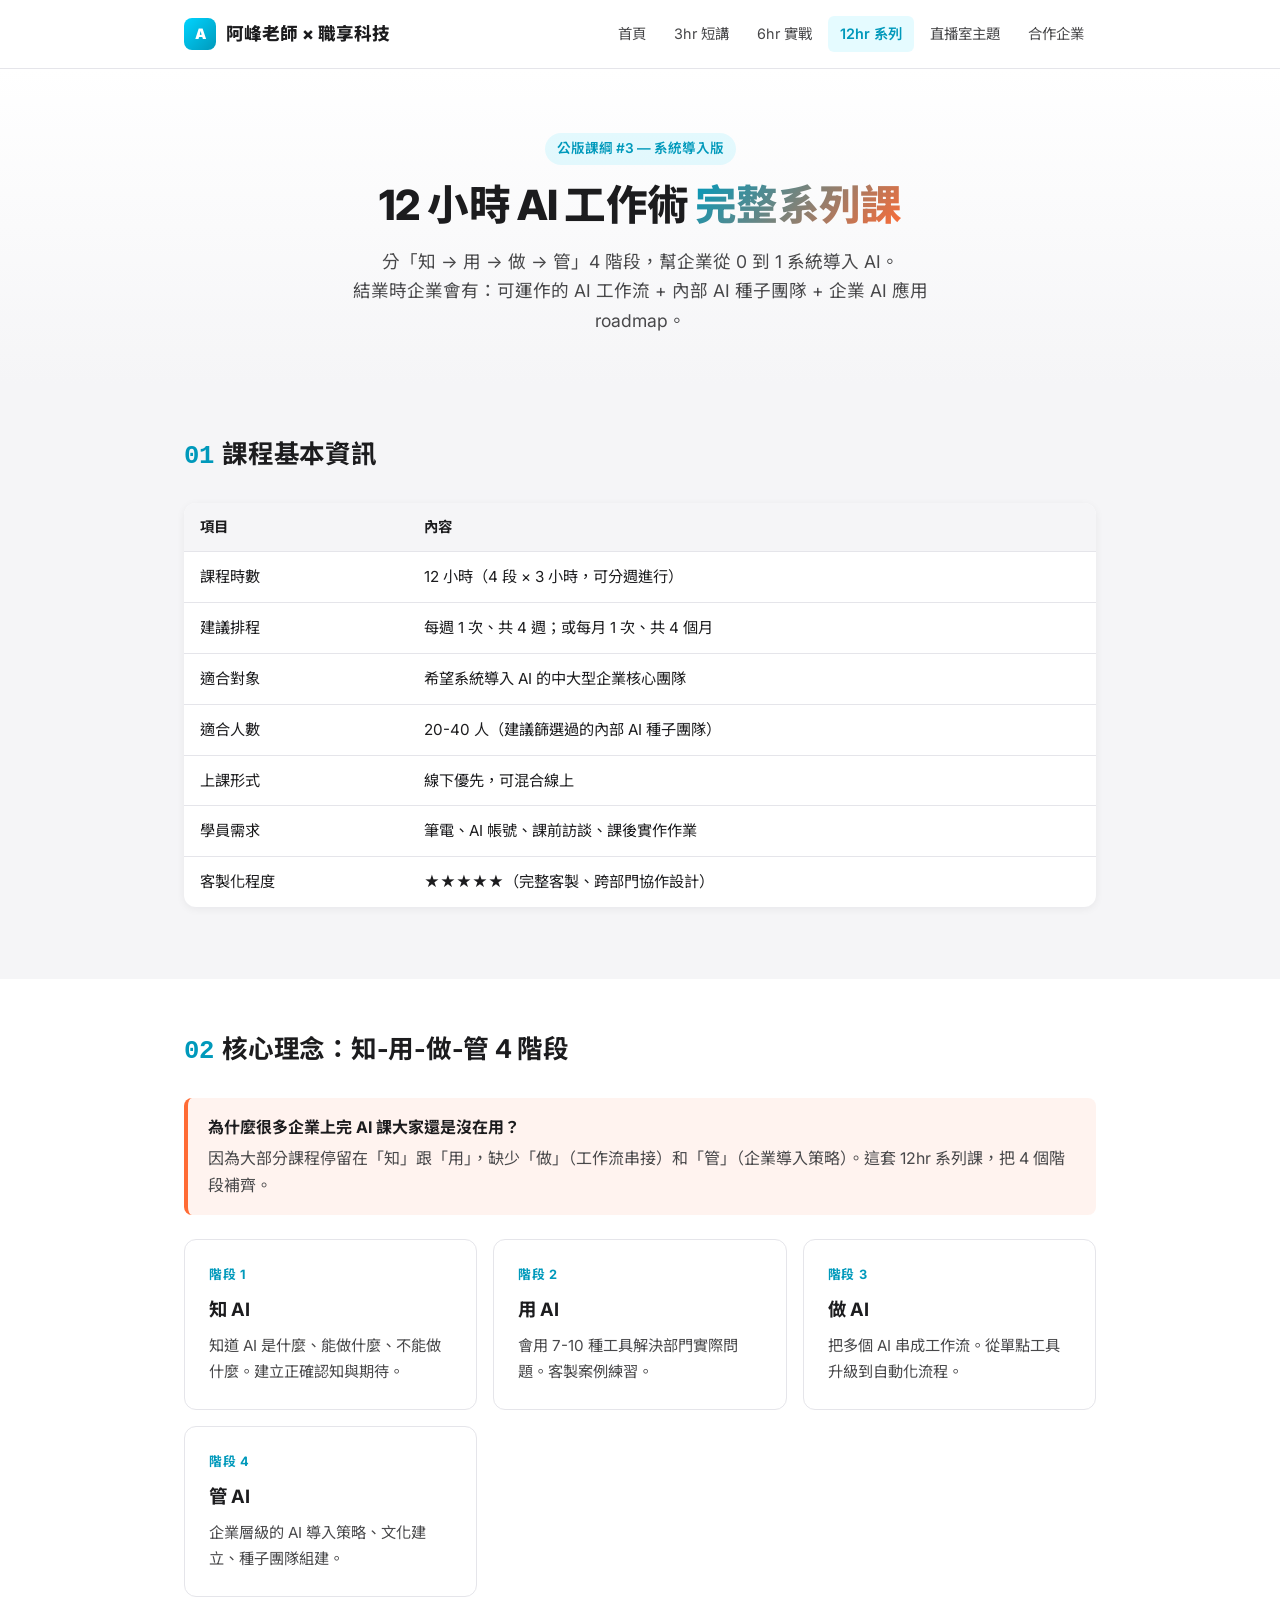
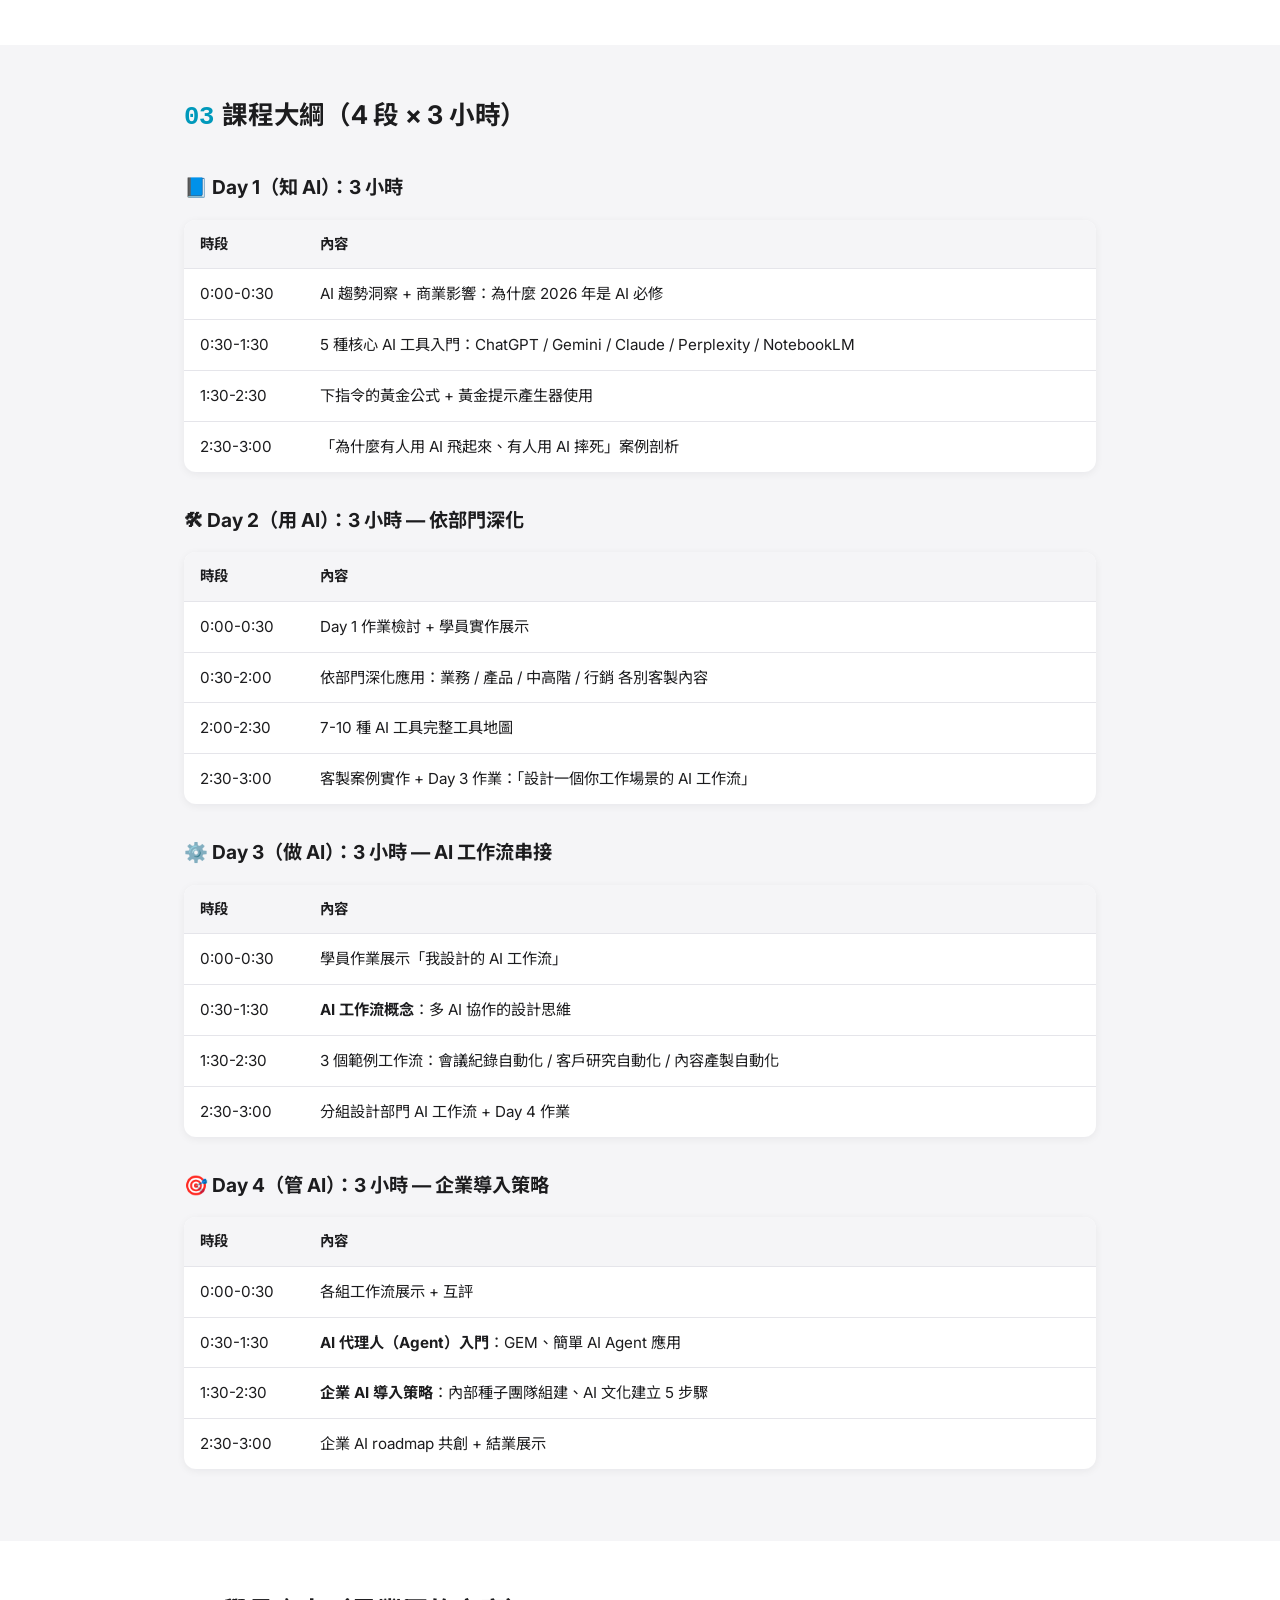
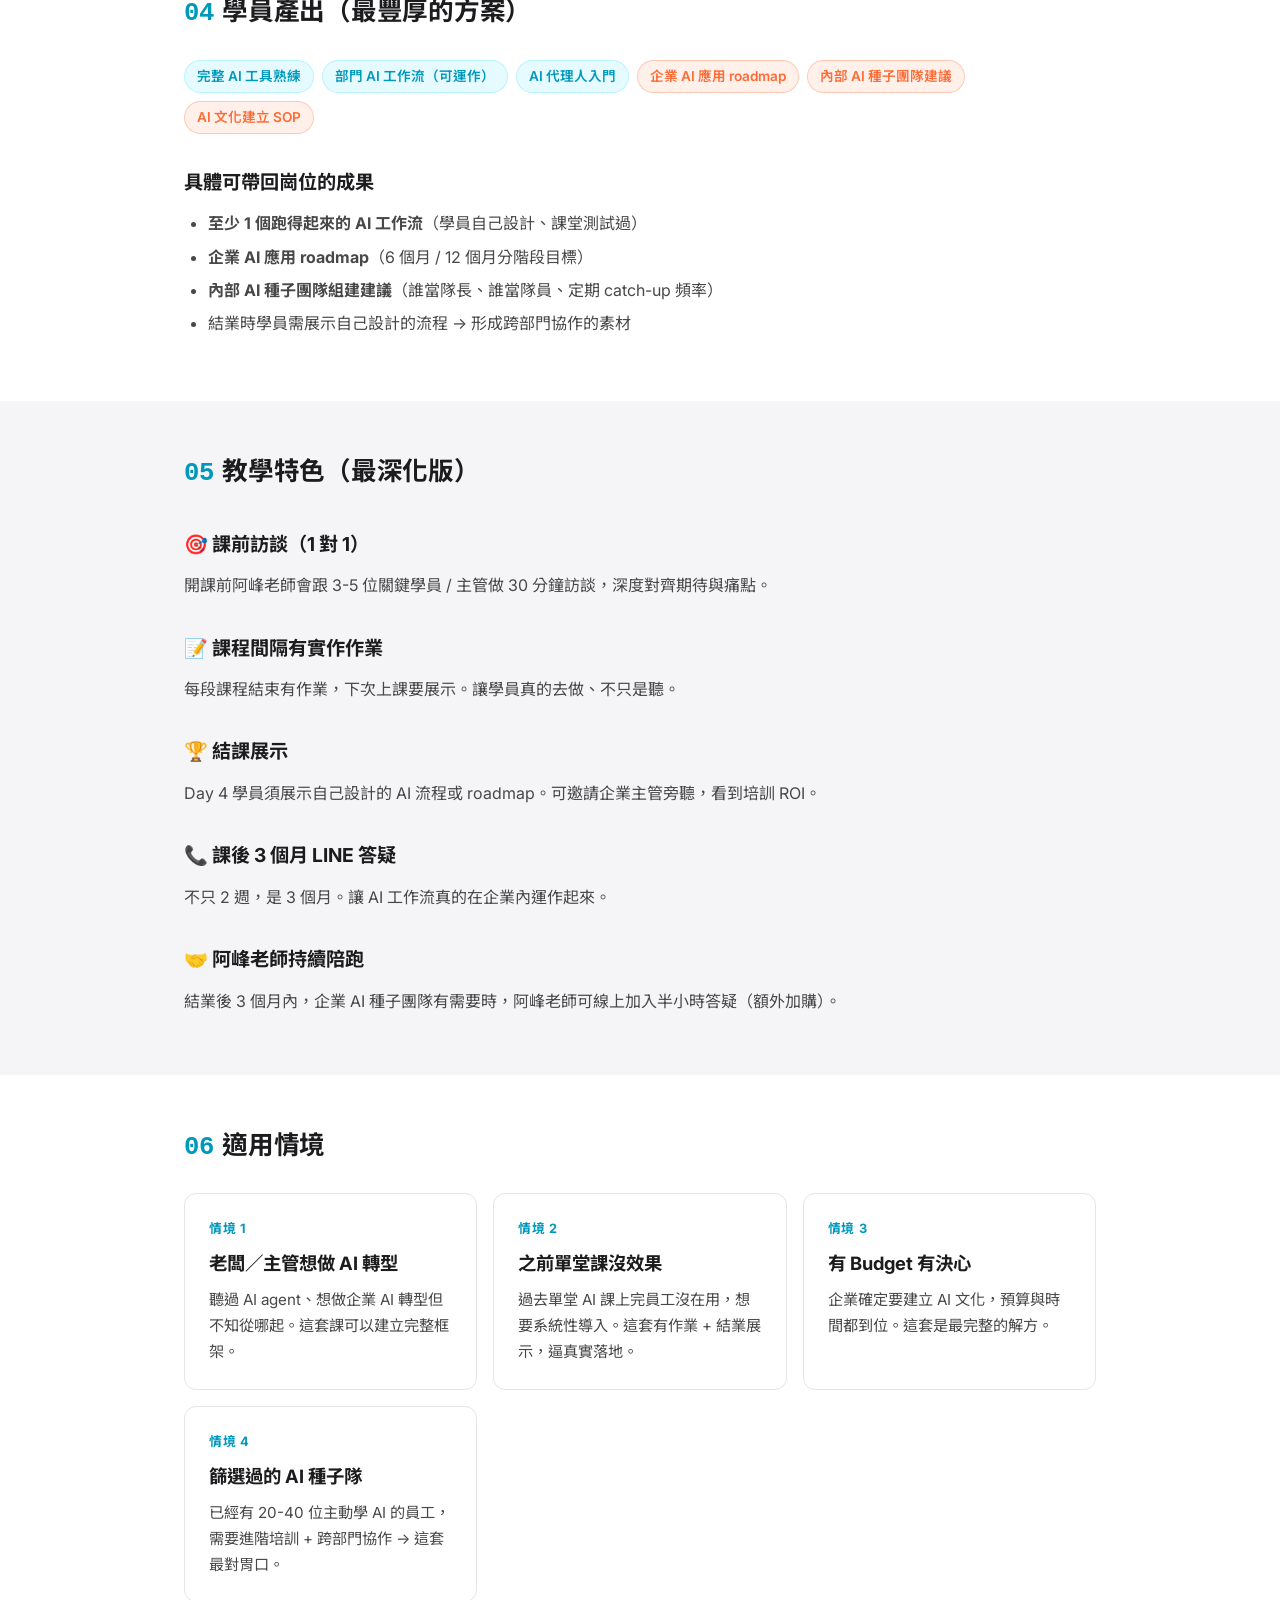
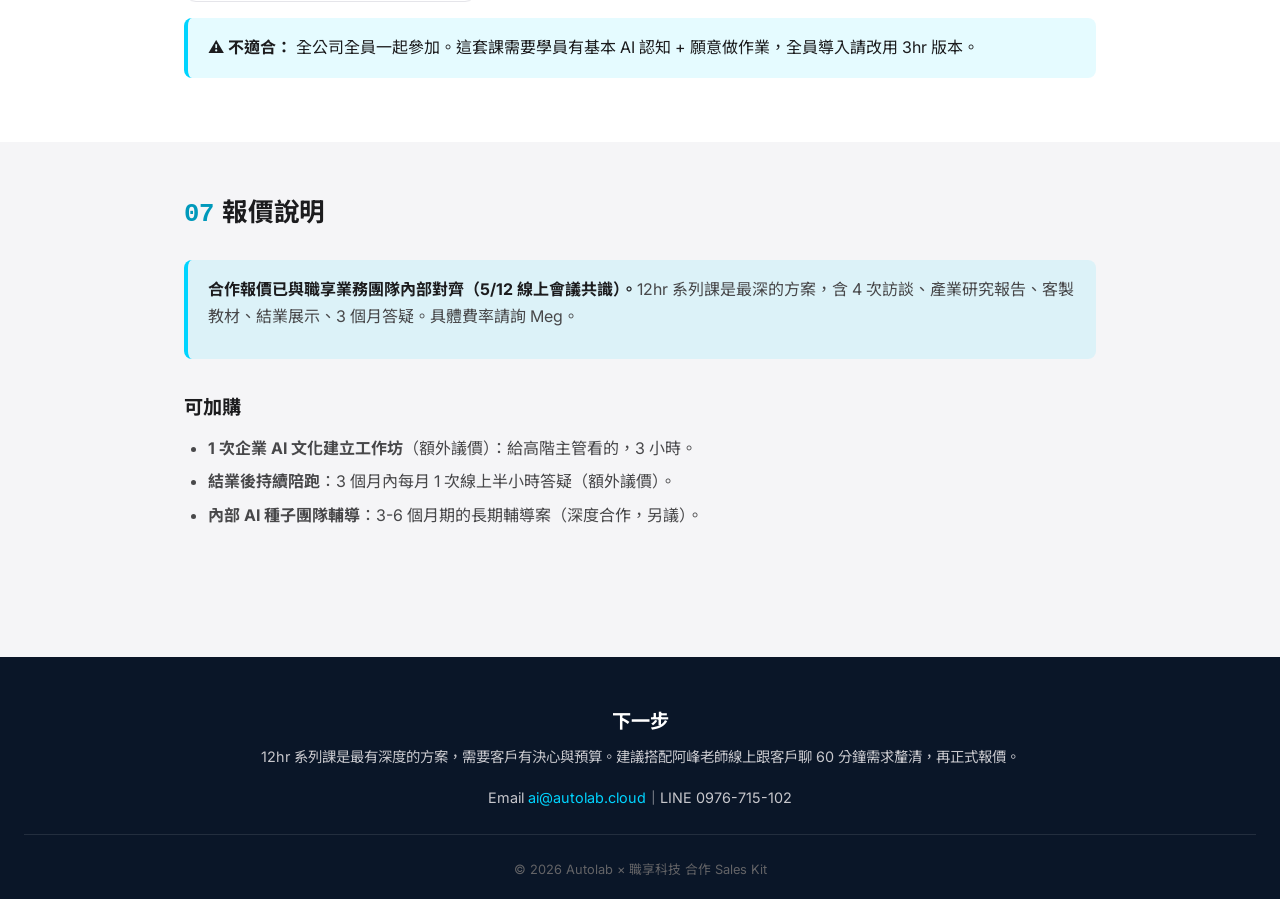
==== 12hr.html @ 5ca7776e "Initial: 阿峰老師 × 職享科技 合作 Sales Kit 包含： - Landing page (index.html) - 公版課綱 3 版本 (3hr / 6hr / 12hr) - 人" ====
<!DOCTYPE html>
<html lang="zh-TW">
<head>
<meta charset="UTF-8">
<meta name="viewport" content="width=device-width, initial-scale=1.0">
<title>12 小時系統導入課（知-用-做-管）｜阿峰老師公版課綱</title>
<meta name="description" content="12 小時 4 段系列課，分知-用-做-管 4 階段。建立企業 AI 文化、做出可運作的 AI 工作流、組建內部 AI 種子團隊。">
<link rel="preconnect" href="https://fonts.googleapis.com">
<link rel="preconnect" href="https://fonts.gstatic.com" crossorigin>
<link href="https://fonts.googleapis.com/css2?family=Inter:wght@400;500;600;700;800&family=Noto+Sans+TC:wght@400;500;700;800&display=swap" rel="stylesheet">
<link rel="stylesheet" href="assets/style.css">
</head>
<body>

<nav class="navbar">
  <div class="navbar-inner">
    <a href="index.html" class="brand">
      <span class="brand-mark">A</span>
      <span>阿峰老師 × 職享科技</span>
    </a>
    <div class="nav-links">
      <a href="index.html">首頁</a>
      <a href="3hr.html">3hr 短講</a>
      <a href="6hr.html">6hr 實戰</a>
      <a href="12hr.html" class="active">12hr 系列</a>
      <a href="topics.html">直播室主題</a>
      <a href="clients.html">合作企業</a>
    </div>
  </div>
</nav>

<header class="hero">
  <div class="container">
    <span class="badge">公版課綱 #3 — 系統導入版</span>
    <h1>12 小時 AI 工作術 <span class="accent">完整系列課</span></h1>
    <p>分「知 → 用 → 做 → 管」4 階段，幫企業從 0 到 1 系統導入 AI。<br>結業時企業會有：可運作的 AI 工作流 + 內部 AI 種子團隊 + 企業 AI 應用 roadmap。</p>
  </div>
</header>

<section class="section">
  <div class="container">
    <h2><span class="num">01</span>課程基本資訊</h2>
    <table class="table">
      <tr><th>項目</th><th>內容</th></tr>
      <tr><td>課程時數</td><td>12 小時（4 段 × 3 小時，可分週進行）</td></tr>
      <tr><td>建議排程</td><td>每週 1 次、共 4 週；或每月 1 次、共 4 個月</td></tr>
      <tr><td>適合對象</td><td>希望系統導入 AI 的中大型企業核心團隊</td></tr>
      <tr><td>適合人數</td><td>20-40 人（建議篩選過的內部 AI 種子團隊）</td></tr>
      <tr><td>上課形式</td><td>線下優先，可混合線上</td></tr>
      <tr><td>學員需求</td><td>筆電、AI 帳號、課前訪談、課後實作作業</td></tr>
      <tr><td>客製化程度</td><td>★★★★★（完整客製、跨部門協作設計）</td></tr>
    </table>
  </div>
</section>

<section class="section" style="background: var(--bg);">
  <div class="container">
    <h2><span class="num">02</span>核心理念：知-用-做-管 4 階段</h2>

    <div class="box box-orange">
      <strong>為什麼很多企業上完 AI 課大家還是沒在用？</strong>
      <p style="margin: 4px 0 0 0;">因為大部分課程停留在「知」跟「用」，缺少「做」（工作流串接）和「管」（企業導入策略）。這套 12hr 系列課，把 4 個階段補齊。</p>
    </div>

    <div class="grid">
      <div class="card">
        <div class="card-eyebrow">階段 1</div>
        <h3>知 AI</h3>
        <p>知道 AI 是什麼、能做什麼、不能做什麼。建立正確認知與期待。</p>
      </div>
      <div class="card">
        <div class="card-eyebrow">階段 2</div>
        <h3>用 AI</h3>
        <p>會用 7-10 種工具解決部門實際問題。客製案例練習。</p>
      </div>
      <div class="card">
        <div class="card-eyebrow">階段 3</div>
        <h3>做 AI</h3>
        <p>把多個 AI 串成工作流。從單點工具升級到自動化流程。</p>
      </div>
      <div class="card">
        <div class="card-eyebrow">階段 4</div>
        <h3>管 AI</h3>
        <p>企業層級的 AI 導入策略、文化建立、種子團隊組建。</p>
      </div>
    </div>
  </div>
</section>

<section class="section">
  <div class="container">
    <h2><span class="num">03</span>課程大綱（4 段 × 3 小時）</h2>

    <h3>📘 Day 1（知 AI）：3 小時</h3>
    <table class="table">
      <tr><th width="120">時段</th><th>內容</th></tr>
      <tr><td>0:00-0:30</td><td>AI 趨勢洞察 + 商業影響：為什麼 2026 年是 AI 必修</td></tr>
      <tr><td>0:30-1:30</td><td>5 種核心 AI 工具入門：ChatGPT / Gemini / Claude / Perplexity / NotebookLM</td></tr>
      <tr><td>1:30-2:30</td><td>下指令的黃金公式 + 黃金提示產生器使用</td></tr>
      <tr><td>2:30-3:00</td><td>「為什麼有人用 AI 飛起來、有人用 AI 摔死」案例剖析</td></tr>
    </table>

    <h3>🛠 Day 2（用 AI）：3 小時 — 依部門深化</h3>
    <table class="table">
      <tr><th width="120">時段</th><th>內容</th></tr>
      <tr><td>0:00-0:30</td><td>Day 1 作業檢討 + 學員實作展示</td></tr>
      <tr><td>0:30-2:00</td><td>依部門深化應用：業務 / 產品 / 中高階 / 行銷 各別客製內容</td></tr>
      <tr><td>2:00-2:30</td><td>7-10 種 AI 工具完整工具地圖</td></tr>
      <tr><td>2:30-3:00</td><td>客製案例實作 + Day 3 作業：「設計一個你工作場景的 AI 工作流」</td></tr>
    </table>

    <h3>⚙️ Day 3（做 AI）：3 小時 — AI 工作流串接</h3>
    <table class="table">
      <tr><th width="120">時段</th><th>內容</th></tr>
      <tr><td>0:00-0:30</td><td>學員作業展示「我設計的 AI 工作流」</td></tr>
      <tr><td>0:30-1:30</td><td><strong>AI 工作流概念</strong>：多 AI 協作的設計思維</td></tr>
      <tr><td>1:30-2:30</td><td>3 個範例工作流：會議紀錄自動化 / 客戶研究自動化 / 內容產製自動化</td></tr>
      <tr><td>2:30-3:00</td><td>分組設計部門 AI 工作流 + Day 4 作業</td></tr>
    </table>

    <h3>🎯 Day 4（管 AI）：3 小時 — 企業導入策略</h3>
    <table class="table">
      <tr><th width="120">時段</th><th>內容</th></tr>
      <tr><td>0:00-0:30</td><td>各組工作流展示 + 互評</td></tr>
      <tr><td>0:30-1:30</td><td><strong>AI 代理人（Agent）入門</strong>：GEM、簡單 AI Agent 應用</td></tr>
      <tr><td>1:30-2:30</td><td><strong>企業 AI 導入策略</strong>：內部種子團隊組建、AI 文化建立 5 步驟</td></tr>
      <tr><td>2:30-3:00</td><td>企業 AI roadmap 共創 + 結業展示</td></tr>
    </table>
  </div>
</section>

<section class="section" style="background: var(--bg);">
  <div class="container">
    <h2><span class="num">04</span>學員產出（最豐厚的方案）</h2>

    <div class="chip-group">
      <span class="chip cyan">完整 AI 工具熟練</span>
      <span class="chip cyan">部門 AI 工作流（可運作）</span>
      <span class="chip cyan">AI 代理人入門</span>
      <span class="chip orange">企業 AI 應用 roadmap</span>
      <span class="chip orange">內部 AI 種子團隊建議</span>
      <span class="chip orange">AI 文化建立 SOP</span>
    </div>

    <h3>具體可帶回崗位的成果</h3>
    <ul>
      <li><strong>至少 1 個跑得起來的 AI 工作流</strong>（學員自己設計、課堂測試過）</li>
      <li><strong>企業 AI 應用 roadmap</strong>（6 個月 / 12 個月分階段目標）</li>
      <li><strong>內部 AI 種子團隊組建建議</strong>（誰當隊長、誰當隊員、定期 catch-up 頻率）</li>
      <li>結業時學員需展示自己設計的流程 → 形成跨部門協作的素材</li>
    </ul>
  </div>
</section>

<section class="section">
  <div class="container">
    <h2><span class="num">05</span>教學特色（最深化版）</h2>

    <h3>🎯 課前訪談（1 對 1）</h3>
    <p>開課前阿峰老師會跟 3-5 位關鍵學員 / 主管做 30 分鐘訪談，深度對齊期待與痛點。</p>

    <h3>📝 課程間隔有實作作業</h3>
    <p>每段課程結束有作業，下次上課要展示。讓學員真的去做、不只是聽。</p>

    <h3>🏆 結課展示</h3>
    <p>Day 4 學員須展示自己設計的 AI 流程或 roadmap。可邀請企業主管旁聽，看到培訓 ROI。</p>

    <h3>📞 課後 3 個月 LINE 答疑</h3>
    <p>不只 2 週，是 3 個月。讓 AI 工作流真的在企業內運作起來。</p>

    <h3>🤝 阿峰老師持續陪跑</h3>
    <p>結業後 3 個月內，企業 AI 種子團隊有需要時，阿峰老師可線上加入半小時答疑（額外加購）。</p>
  </div>
</section>

<section class="section" style="background: var(--bg);">
  <div class="container">
    <h2><span class="num">06</span>適用情境</h2>

    <div class="grid">
      <div class="card">
        <div class="card-eyebrow">情境 1</div>
        <h3>老闆／主管想做 AI 轉型</h3>
        <p>聽過 AI agent、想做企業 AI 轉型但不知從哪起。這套課可以建立完整框架。</p>
      </div>
      <div class="card">
        <div class="card-eyebrow">情境 2</div>
        <h3>之前單堂課沒效果</h3>
        <p>過去單堂 AI 課上完員工沒在用，想要系統性導入。這套有作業 + 結業展示，逼真實落地。</p>
      </div>
      <div class="card">
        <div class="card-eyebrow">情境 3</div>
        <h3>有 Budget 有決心</h3>
        <p>企業確定要建立 AI 文化，預算與時間都到位。這套是最完整的解方。</p>
      </div>
      <div class="card">
        <div class="card-eyebrow">情境 4</div>
        <h3>篩選過的 AI 種子隊</h3>
        <p>已經有 20-40 位主動學 AI 的員工，需要進階培訓 + 跨部門協作 → 這套最對胃口。</p>
      </div>
    </div>

    <div class="box">
      <strong>⚠️ 不適合：</strong> 全公司全員一起參加。這套課需要學員有基本 AI 認知 + 願意做作業，全員導入請改用 3hr 版本。
    </div>
  </div>
</section>

<section class="section">
  <div class="container">
    <h2><span class="num">07</span>報價說明</h2>
    <div class="box">
      <p><strong>合作報價已與職享業務團隊內部對齊（5/12 線上會議共識）。</strong>12hr 系列課是最深的方案，含 4 次訪談、產業研究報告、客製教材、結業展示、3 個月答疑。具體費率請詢 Meg。</p>
    </div>

    <h3>可加購</h3>
    <ul>
      <li><strong>1 次企業 AI 文化建立工作坊</strong>（額外議價）：給高階主管看的，3 小時。</li>
      <li><strong>結業後持續陪跑</strong>：3 個月內每月 1 次線上半小時答疑（額外議價）。</li>
      <li><strong>內部 AI 種子團隊輔導</strong>：3-6 個月期的長期輔導案（深度合作，另議）。</li>
    </ul>
  </div>
</section>

<footer class="footer">
  <h3>下一步</h3>
  <p>12hr 系列課是最有深度的方案，需要客戶有決心與預算。建議搭配阿峰老師線上跟客戶聊 60 分鐘需求釐清，再正式報價。</p>
  <p style="margin-top: 16px;">Email <a href="mailto:ai@autolab.cloud">ai@autolab.cloud</a>｜LINE 0976-715-102</p>
  <div class="footer-meta">
    © 2026 Autolab × 職享科技 合作 Sales Kit
  </div>
</footer>

</body>
</html>
---- assets/style.css ----
/* ==========================================================================
   Autolab / 阿峰老師 Sales Kit — CVI Light Theme
   品牌色：#00D4FF (Electric Cyan) + #FF6B35 (Accent Orange)
   ========================================================================== */

:root {
  /* Brand Colors */
  --cyan: #00D4FF;
  --cyan-dark: #0099BB;
  --cyan-light: #33DDFF;
  --cyan-10: rgba(0, 212, 255, 0.10);
  --cyan-20: rgba(0, 212, 255, 0.20);
  --orange: #FF6B35;
  --navy: #0A1628;
  --navy-2: #0F1D32;

  /* Light Mode Neutrals */
  --bg: #FFFFFF;
  --bg-alt: #F5F5F7;
  --bg-card: #FFFFFF;
  --border: #E5E5EA;
  --text: #1C1C1E;
  --text-secondary: #48484A;
  --text-tertiary: #8E8E93;

  /* Typography */
  --font-sans: 'Inter', 'Noto Sans TC', -apple-system, BlinkMacSystemFont, sans-serif;
  --font-mono: 'JetBrains Mono', 'Menlo', monospace;

  /* Spacing */
  --radius: 12px;
  --radius-sm: 8px;
  --shadow: 0 2px 8px rgba(10, 22, 40, 0.06);
  --shadow-hover: 0 8px 24px rgba(0, 212, 255, 0.12);
}

/* Reset */
* { box-sizing: border-box; margin: 0; padding: 0; }

html {
  font-size: 16px;
  scroll-behavior: smooth;
  -webkit-text-size-adjust: 100%;
}

body {
  font-family: var(--font-sans);
  background: var(--bg-alt);
  color: var(--text);
  line-height: 1.7;
  -webkit-font-smoothing: antialiased;
}

/* Layout */
.container {
  max-width: 960px;
  margin: 0 auto;
  padding: 0 24px;
}

/* Navbar */
.navbar {
  background: var(--bg);
  border-bottom: 1px solid var(--border);
  position: sticky;
  top: 0;
  z-index: 100;
  backdrop-filter: blur(12px);
  background: rgba(255, 255, 255, 0.92);
}

.navbar-inner {
  max-width: 960px;
  margin: 0 auto;
  padding: 16px 24px;
  display: flex;
  align-items: center;
  justify-content: space-between;
  flex-wrap: wrap;
  gap: 12px;
}

.brand {
  display: flex;
  align-items: center;
  gap: 10px;
  font-weight: 800;
  font-size: 1.1rem;
  color: var(--text);
  text-decoration: none;
}

.brand-mark {
  width: 32px;
  height: 32px;
  border-radius: 8px;
  background: linear-gradient(135deg, var(--cyan) 0%, var(--cyan-dark) 100%);
  display: grid;
  place-items: center;
  color: white;
  font-weight: 900;
  font-size: 0.9rem;
}

.nav-links {
  display: flex;
  gap: 4px;
  flex-wrap: wrap;
}

.nav-links a {
  padding: 6px 12px;
  color: var(--text-secondary);
  text-decoration: none;
  font-size: 0.9rem;
  border-radius: 6px;
  transition: all 0.2s;
}

.nav-links a:hover {
  background: var(--cyan-10);
  color: var(--cyan-dark);
}

.nav-links a.active {
  background: var(--cyan-10);
  color: var(--cyan-dark);
  font-weight: 600;
}

/* Hero */
.hero {
  padding: 64px 24px 48px;
  text-align: center;
  background: linear-gradient(180deg, var(--bg) 0%, var(--bg-alt) 100%);
}

.hero h1 {
  font-size: clamp(1.8rem, 4vw, 2.6rem);
  font-weight: 800;
  line-height: 1.2;
  margin-bottom: 16px;
  letter-spacing: -0.02em;
}

.hero .accent {
  background: linear-gradient(135deg, var(--cyan-dark), var(--orange));
  -webkit-background-clip: text;
  background-clip: text;
  -webkit-text-fill-color: transparent;
}

.hero p {
  font-size: 1.1rem;
  color: var(--text-secondary);
  max-width: 640px;
  margin: 0 auto;
}

.badge {
  display: inline-block;
  padding: 4px 12px;
  background: var(--cyan-10);
  color: var(--cyan-dark);
  border-radius: 999px;
  font-size: 0.85rem;
  font-weight: 600;
  margin-bottom: 16px;
}

/* Sections */
.section {
  padding: 48px 24px;
}

.section h2 {
  font-size: 1.6rem;
  font-weight: 700;
  margin-bottom: 24px;
  letter-spacing: -0.01em;
}

.section h2 .num {
  color: var(--cyan-dark);
  font-family: var(--font-mono);
  margin-right: 8px;
}

.section h3 {
  font-size: 1.2rem;
  font-weight: 700;
  margin: 32px 0 12px;
}

.section p {
  margin-bottom: 12px;
  color: var(--text-secondary);
}

.section ul, .section ol {
  margin: 12px 0 16px 24px;
  color: var(--text-secondary);
}

.section li {
  margin-bottom: 6px;
}

/* Card Grid */
.grid {
  display: grid;
  gap: 16px;
  grid-template-columns: repeat(auto-fit, minmax(280px, 1fr));
  margin-top: 24px;
}

.card {
  background: var(--bg-card);
  border: 1px solid var(--border);
  border-radius: var(--radius);
  padding: 24px;
  transition: all 0.2s;
  display: flex;
  flex-direction: column;
  text-decoration: none;
  color: inherit;
}

.card:hover {
  border-color: var(--cyan);
  box-shadow: var(--shadow-hover);
  transform: translateY(-2px);
}

.card-eyebrow {
  font-size: 0.8rem;
  font-weight: 700;
  color: var(--cyan-dark);
  text-transform: uppercase;
  letter-spacing: 0.05em;
  margin-bottom: 8px;
}

.card h3 {
  font-size: 1.15rem;
  margin: 0 0 8px;
  font-weight: 700;
  color: var(--text);
}

.card p {
  font-size: 0.95rem;
  color: var(--text-secondary);
  margin: 0;
}

.card-meta {
  margin-top: auto;
  padding-top: 16px;
  display: flex;
  gap: 12px;
  font-size: 0.85rem;
  color: var(--text-tertiary);
}

.card-meta span {
  display: inline-flex;
  align-items: center;
  gap: 4px;
}

/* Table */
.table {
  width: 100%;
  border-collapse: collapse;
  margin: 16px 0 24px;
  background: var(--bg-card);
  border-radius: var(--radius);
  overflow: hidden;
  box-shadow: var(--shadow);
}

.table th, .table td {
  padding: 12px 16px;
  text-align: left;
  border-bottom: 1px solid var(--border);
  font-size: 0.95rem;
}

.table th {
  background: var(--bg-alt);
  font-weight: 700;
  color: var(--text);
  font-size: 0.9rem;
}

.table tr:last-child td {
  border-bottom: none;
}

.table tr:hover {
  background: var(--cyan-10);
}

/* Highlight Box */
.box {
  background: var(--cyan-10);
  border-left: 4px solid var(--cyan);
  padding: 16px 20px;
  border-radius: var(--radius-sm);
  margin: 16px 0;
}

.box-orange {
  background: rgba(255, 107, 53, 0.08);
  border-left-color: var(--orange);
}

.box strong {
  color: var(--text);
}

/* Chips */
.chip-group {
  display: flex;
  flex-wrap: wrap;
  gap: 8px;
  margin: 12px 0;
}

.chip {
  padding: 4px 12px;
  background: var(--bg);
  border: 1px solid var(--border);
  border-radius: 999px;
  font-size: 0.85rem;
  color: var(--text-secondary);
}

.chip.cyan {
  background: var(--cyan-10);
  color: var(--cyan-dark);
  border-color: var(--cyan-20);
  font-weight: 600;
}

.chip.orange {
  background: rgba(255, 107, 53, 0.1);
  color: var(--orange);
  border-color: rgba(255, 107, 53, 0.3);
  font-weight: 600;
}

/* Client List */
.client-section {
  margin: 32px 0;
}

.client-section h3 {
  display: flex;
  align-items: center;
  gap: 12px;
  padding-bottom: 8px;
  border-bottom: 2px solid var(--cyan-20);
}

.client-section h3 .count {
  font-size: 0.85rem;
  background: var(--cyan-10);
  color: var(--cyan-dark);
  padding: 2px 10px;
  border-radius: 999px;
  font-weight: 600;
}

.client-grid {
  display: grid;
  grid-template-columns: repeat(auto-fill, minmax(220px, 1fr));
  gap: 8px;
  margin-top: 16px;
}

.client-item {
  background: var(--bg);
  border: 1px solid var(--border);
  padding: 10px 14px;
  border-radius: var(--radius-sm);
  font-size: 0.95rem;
  font-weight: 500;
  transition: all 0.15s;
}

.client-item:hover {
  border-color: var(--cyan);
  background: var(--cyan-10);
}

.client-item .sub {
  display: block;
  font-size: 0.78rem;
  color: var(--text-tertiary);
  font-weight: 400;
  margin-top: 2px;
}

/* CTA Button */
.cta {
  display: inline-block;
  background: linear-gradient(135deg, var(--cyan-dark), var(--cyan));
  color: white;
  padding: 12px 28px;
  border-radius: 999px;
  font-weight: 700;
  text-decoration: none;
  transition: all 0.2s;
  box-shadow: 0 4px 12px rgba(0, 153, 187, 0.25);
}

.cta:hover {
  transform: translateY(-1px);
  box-shadow: 0 6px 16px rgba(0, 153, 187, 0.35);
}

.cta.outline {
  background: transparent;
  color: var(--cyan-dark);
  border: 2px solid var(--cyan-dark);
  box-shadow: none;
}

.cta.outline:hover {
  background: var(--cyan-10);
}

/* Footer */
.footer {
  background: var(--navy);
  color: #C7C7CC;
  padding: 48px 24px 32px;
  margin-top: 64px;
  text-align: center;
}

.footer h3 {
  color: white;
  margin-bottom: 8px;
  font-size: 1.2rem;
}

.footer p {
  font-size: 0.9rem;
  margin-bottom: 4px;
}

.footer a {
  color: var(--cyan);
  text-decoration: none;
}

.footer a:hover {
  text-decoration: underline;
}

.footer-meta {
  margin-top: 24px;
  padding-top: 24px;
  border-top: 1px solid rgba(255, 255, 255, 0.1);
  font-size: 0.8rem;
  color: #636366;
}

/* Responsive */
@media (max-width: 640px) {
  .hero { padding: 40px 16px 32px; }
  .section { padding: 32px 16px; }
  .container { padding: 0 16px; }
  .nav-links { gap: 0; }
  .nav-links a { padding: 4px 8px; font-size: 0.8rem; }
  .table { font-size: 0.85rem; }
  .table th, .table td { padding: 8px 10px; }
}

/* Print */
@media print {
  .navbar, .footer { display: none; }
  body { background: white; }
  .card { break-inside: avoid; }
}
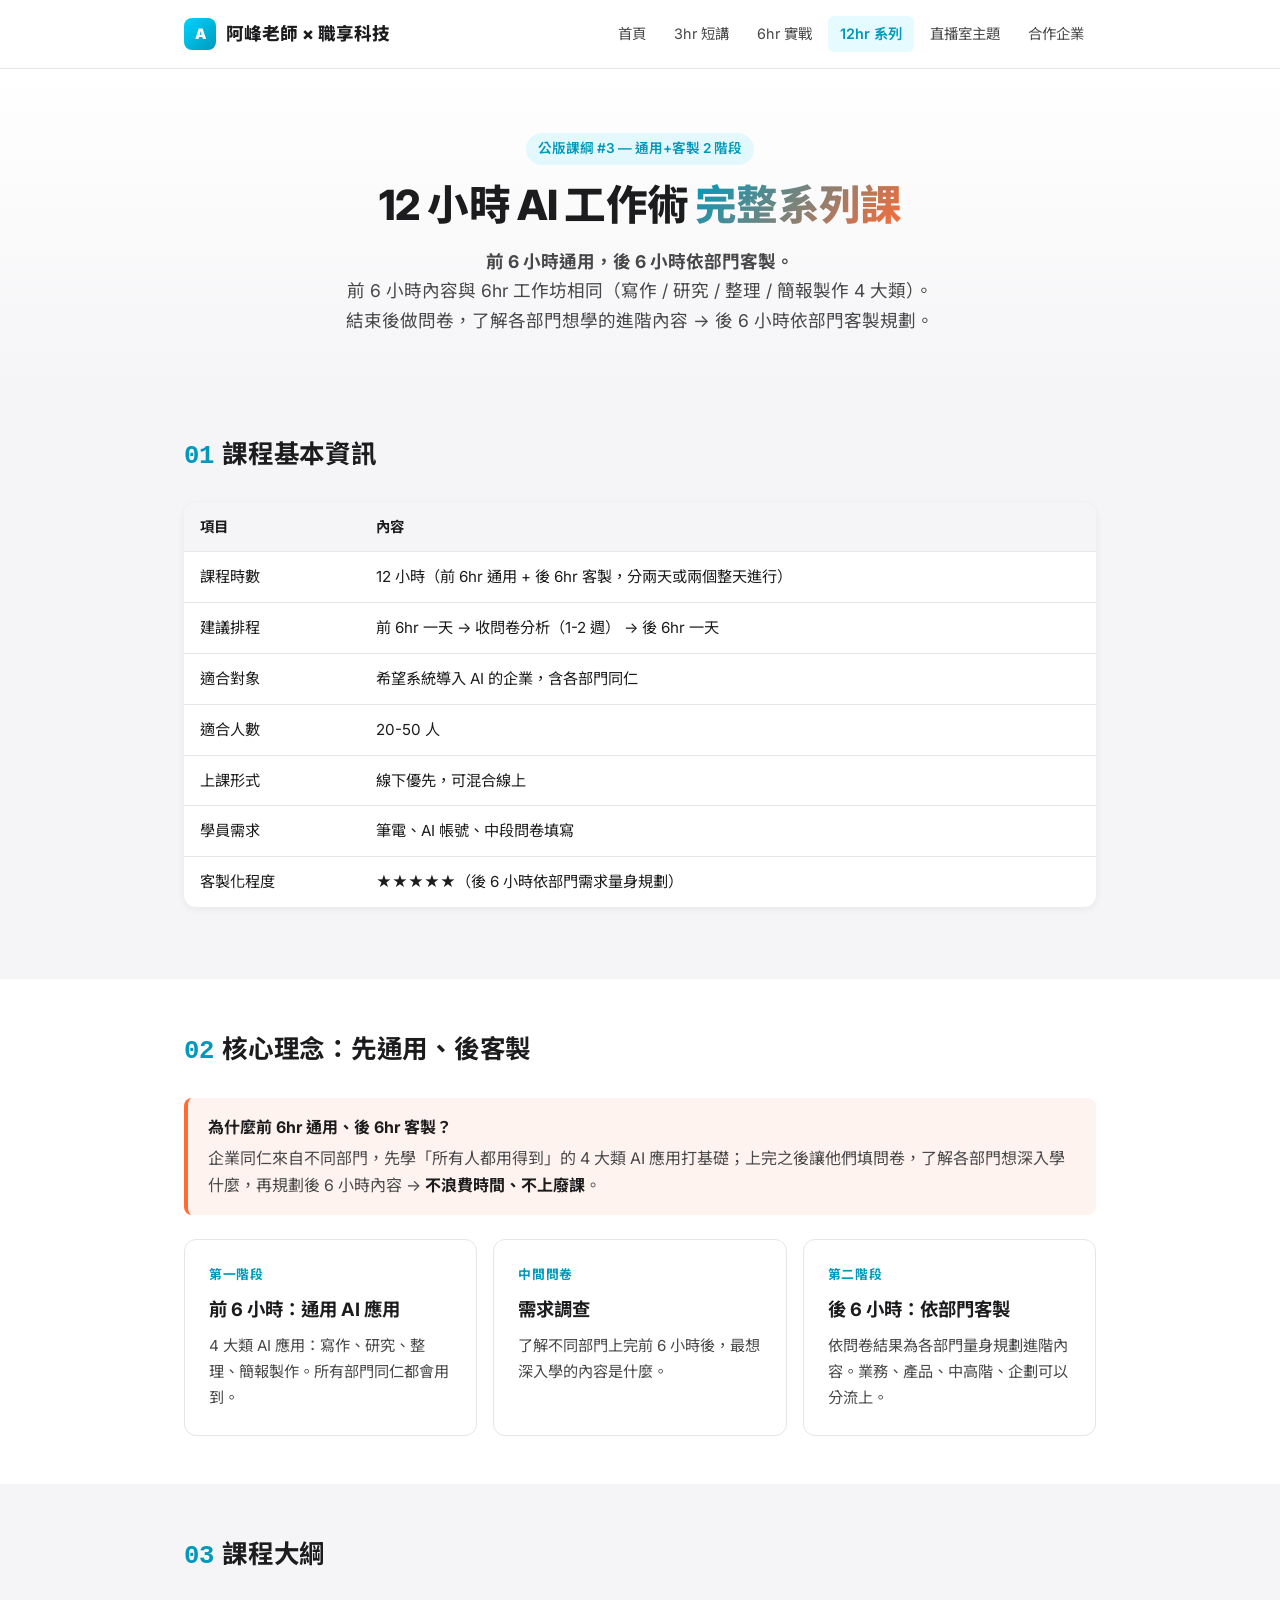
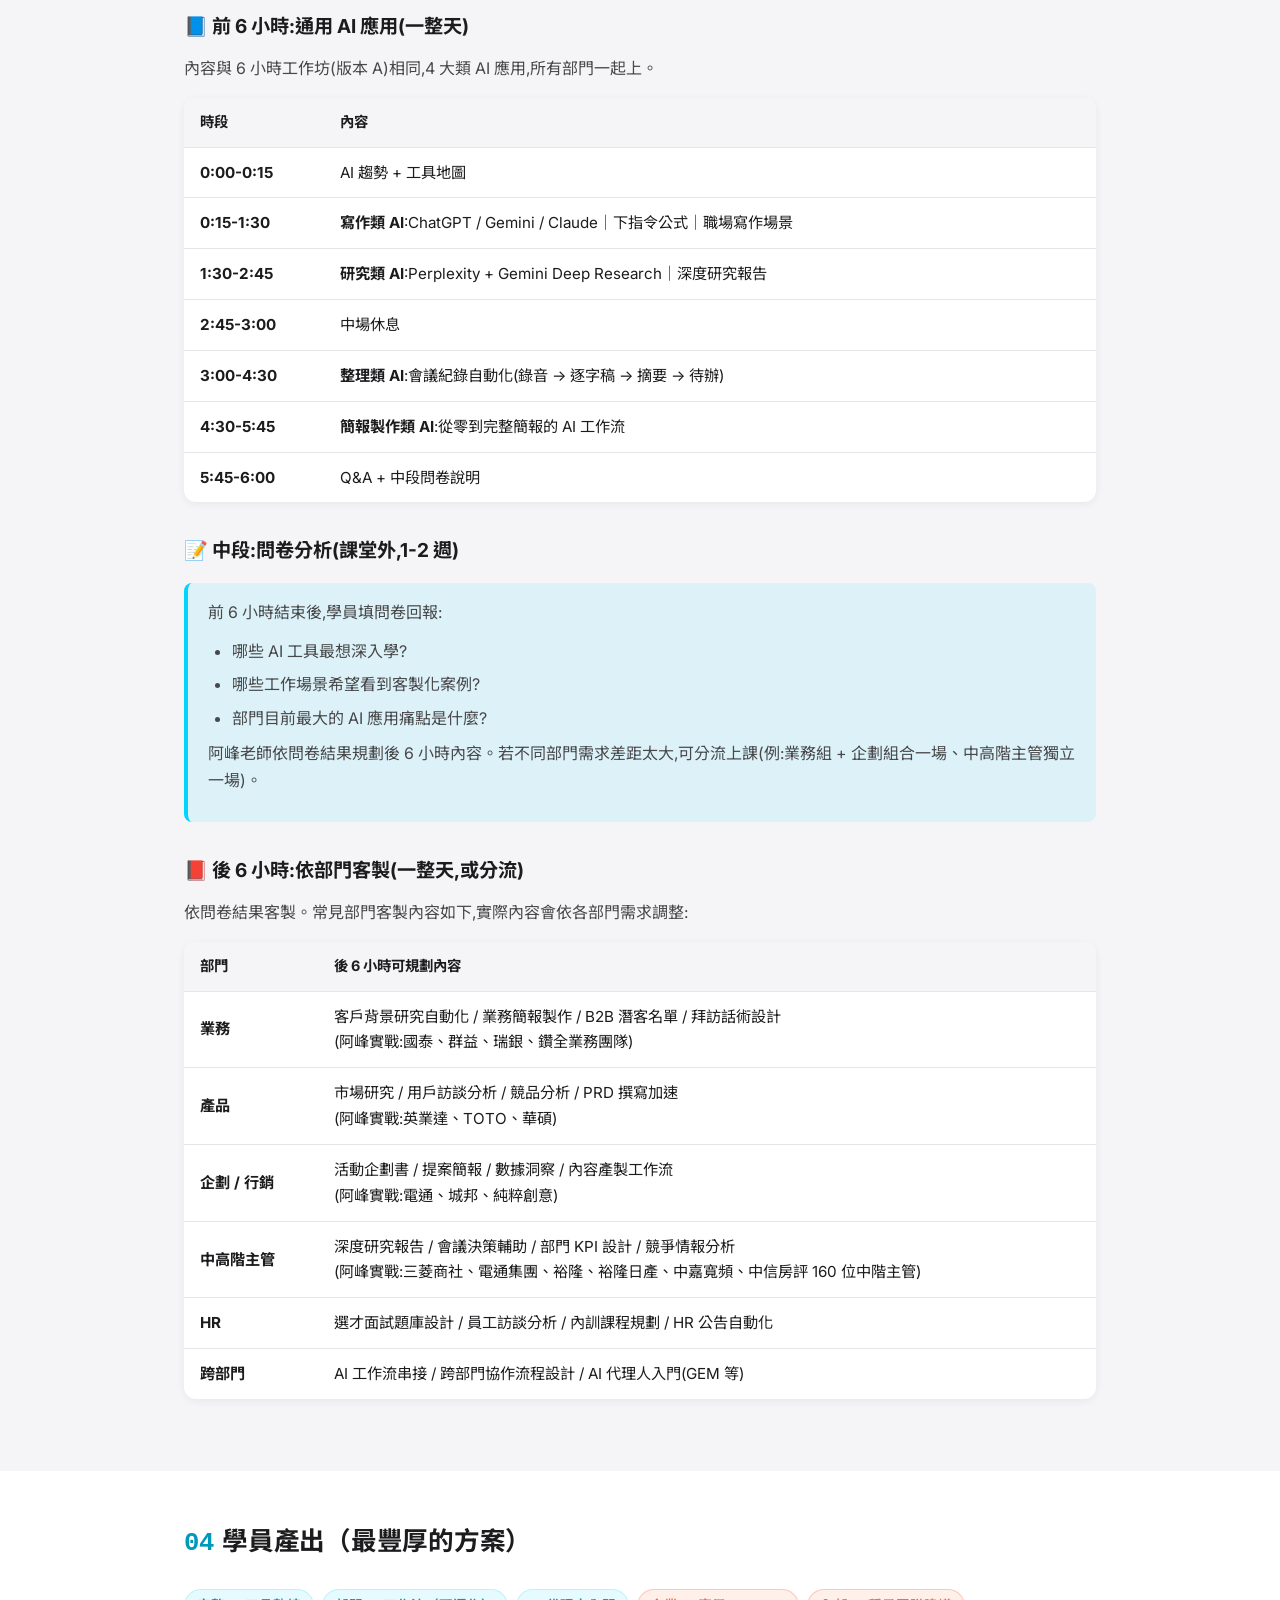
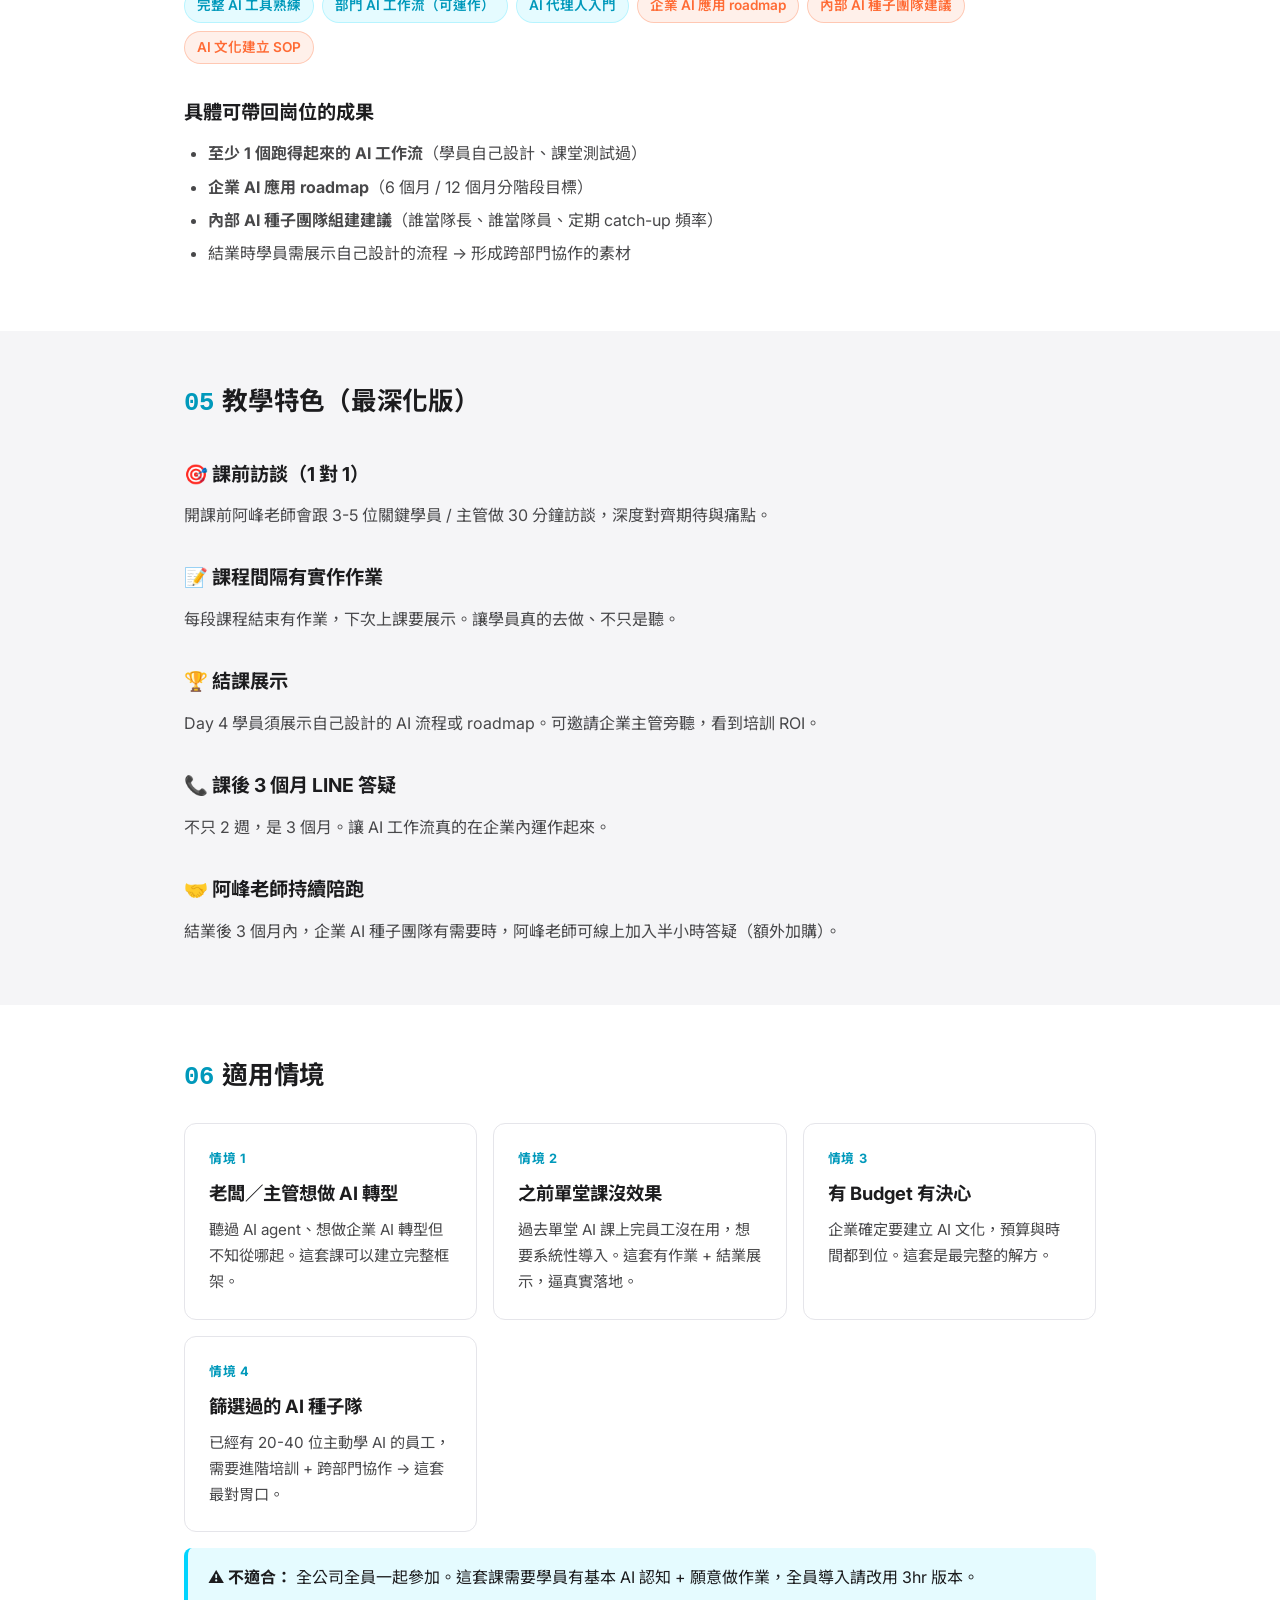
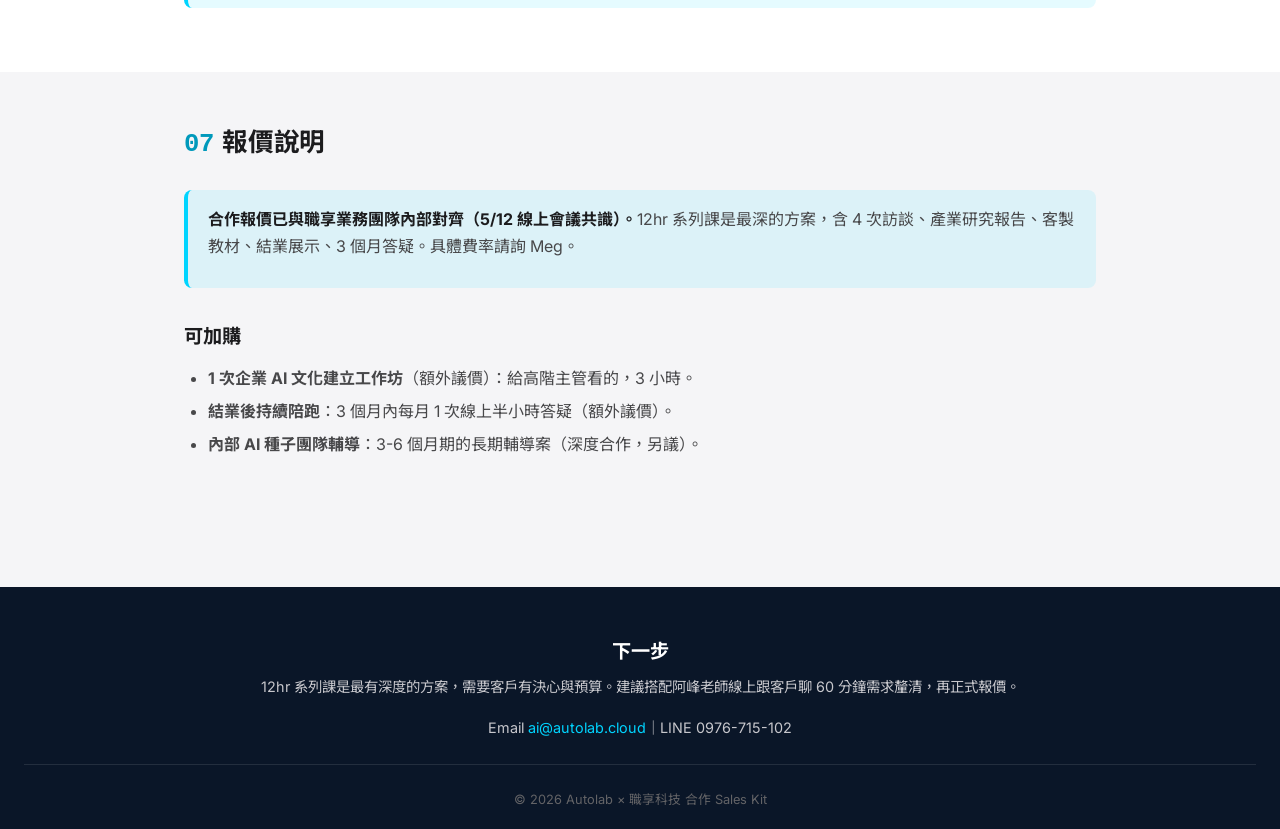
==== commit 0dba872c: "Refine sales kit based on 5/12 feedback 3hr 課綱:重新定位為「業務/產品/HR 展現肌肉版」 - 大綱改:15min AI 趨勢 + 60min 下指令 +" ====
--- a/12hr.html
+++ b/12hr.html
@@ -31,9 +31,9 @@
 
 <header class="hero">
   <div class="container">
-    <span class="badge">公版課綱 #3 — 系統導入版</span>
+    <span class="badge">公版課綱 #3 — 通用+客製 2 階段</span>
     <h1>12 小時 AI 工作術 <span class="accent">完整系列課</span></h1>
-    <p>分「知 → 用 → 做 → 管」4 階段，幫企業從 0 到 1 系統導入 AI。<br>結業時企業會有：可運作的 AI 工作流 + 內部 AI 種子團隊 + 企業 AI 應用 roadmap。</p>
+    <p><strong>前 6 小時通用，後 6 小時依部門客製。</strong><br>前 6 小時內容與 6hr 工作坊相同（寫作 / 研究 / 整理 / 簡報製作 4 大類）。<br>結束後做問卷，了解各部門想學的進階內容 → 後 6 小時依部門客製規劃。</p>
   </div>
 </header>
 
@@ -42,89 +42,104 @@
     <h2><span class="num">01</span>課程基本資訊</h2>
     <table class="table">
       <tr><th>項目</th><th>內容</th></tr>
-      <tr><td>課程時數</td><td>12 小時（4 段 × 3 小時，可分週進行）</td></tr>
-      <tr><td>建議排程</td><td>每週 1 次、共 4 週；或每月 1 次、共 4 個月</td></tr>
-      <tr><td>適合對象</td><td>希望系統導入 AI 的中大型企業核心團隊</td></tr>
-      <tr><td>適合人數</td><td>20-40 人（建議篩選過的內部 AI 種子團隊）</td></tr>
+      <tr><td>課程時數</td><td>12 小時（前 6hr 通用 + 後 6hr 客製，分兩天或兩個整天進行）</td></tr>
+      <tr><td>建議排程</td><td>前 6hr 一天 → 收問卷分析（1-2 週） → 後 6hr 一天</td></tr>
+      <tr><td>適合對象</td><td>希望系統導入 AI 的企業，含各部門同仁</td></tr>
+      <tr><td>適合人數</td><td>20-50 人</td></tr>
       <tr><td>上課形式</td><td>線下優先，可混合線上</td></tr>
-      <tr><td>學員需求</td><td>筆電、AI 帳號、課前訪談、課後實作作業</td></tr>
-      <tr><td>客製化程度</td><td>★★★★★（完整客製、跨部門協作設計）</td></tr>
+      <tr><td>學員需求</td><td>筆電、AI 帳號、中段問卷填寫</td></tr>
+      <tr><td>客製化程度</td><td>★★★★★（後 6 小時依部門需求量身規劃）</td></tr>
     </table>
   </div>
 </section>
 
 <section class="section" style="background: var(--bg);">
   <div class="container">
-    <h2><span class="num">02</span>核心理念：知-用-做-管 4 階段</h2>
+    <h2><span class="num">02</span>核心理念：先通用、後客製</h2>
 
     <div class="box box-orange">
-      <strong>為什麼很多企業上完 AI 課大家還是沒在用？</strong>
-      <p style="margin: 4px 0 0 0;">因為大部分課程停留在「知」跟「用」，缺少「做」（工作流串接）和「管」（企業導入策略）。這套 12hr 系列課，把 4 個階段補齊。</p>
+      <strong>為什麼前 6hr 通用、後 6hr 客製？</strong>
+      <p style="margin: 4px 0 0 0;">企業同仁來自不同部門，先學「所有人都用得到」的 4 大類 AI 應用打基礎；上完之後讓他們填問卷，了解各部門想深入學什麼，再規劃後 6 小時內容 → <strong>不浪費時間、不上廢課</strong>。</p>
     </div>
 
     <div class="grid">
       <div class="card">
-        <div class="card-eyebrow">階段 1</div>
-        <h3>知 AI</h3>
-        <p>知道 AI 是什麼、能做什麼、不能做什麼。建立正確認知與期待。</p>
-      </div>
-      <div class="card">
-        <div class="card-eyebrow">階段 2</div>
-        <h3>用 AI</h3>
-        <p>會用 7-10 種工具解決部門實際問題。客製案例練習。</p>
-      </div>
-      <div class="card">
-        <div class="card-eyebrow">階段 3</div>
-        <h3>做 AI</h3>
-        <p>把多個 AI 串成工作流。從單點工具升級到自動化流程。</p>
-      </div>
-      <div class="card">
-        <div class="card-eyebrow">階段 4</div>
-        <h3>管 AI</h3>
-        <p>企業層級的 AI 導入策略、文化建立、種子團隊組建。</p>
-      </div>
-    </div>
-  </div>
-</section>
-
-<section class="section">
-  <div class="container">
-    <h2><span class="num">03</span>課程大綱（4 段 × 3 小時）</h2>
-
-    <h3>📘 Day 1（知 AI）：3 小時</h3>
+        <div class="card-eyebrow">第一階段</div>
+        <h3>前 6 小時：通用 AI 應用</h3>
+        <p>4 大類 AI 應用：寫作、研究、整理、簡報製作。所有部門同仁都會用到。</p>
+      </div>
+      <div class="card">
+        <div class="card-eyebrow">中間問卷</div>
+        <h3>需求調查</h3>
+        <p>了解不同部門上完前 6 小時後，最想深入學的內容是什麼。</p>
+      </div>
+      <div class="card">
+        <div class="card-eyebrow">第二階段</div>
+        <h3>後 6 小時：依部門客製</h3>
+        <p>依問卷結果為各部門量身規劃進階內容。業務、產品、中高階、企劃可以分流上。</p>
+      </div>
+    </div>
+  </div>
+</section>
+
+<section class="section">
+  <div class="container">
+    <h2><span class="num">03</span>課程大綱</h2>
+
+    <h3>📘 前 6 小時:通用 AI 應用(一整天)</h3>
+    <p>內容與 6 小時工作坊(版本 A)相同,4 大類 AI 應用,所有部門一起上。</p>
+
     <table class="table">
-      <tr><th width="120">時段</th><th>內容</th></tr>
-      <tr><td>0:00-0:30</td><td>AI 趨勢洞察 + 商業影響：為什麼 2026 年是 AI 必修</td></tr>
-      <tr><td>0:30-1:30</td><td>5 種核心 AI 工具入門：ChatGPT / Gemini / Claude / Perplexity / NotebookLM</td></tr>
-      <tr><td>1:30-2:30</td><td>下指令的黃金公式 + 黃金提示產生器使用</td></tr>
-      <tr><td>2:30-3:00</td><td>「為什麼有人用 AI 飛起來、有人用 AI 摔死」案例剖析</td></tr>
+      <tr><th width="140">時段</th><th>內容</th></tr>
+      <tr><td><strong>0:00-0:15</strong></td><td>AI 趨勢 + 工具地圖</td></tr>
+      <tr><td><strong>0:15-1:30</strong></td><td><strong>寫作類 AI</strong>:ChatGPT / Gemini / Claude｜下指令公式｜職場寫作場景</td></tr>
+      <tr><td><strong>1:30-2:45</strong></td><td><strong>研究類 AI</strong>:Perplexity + Gemini Deep Research｜深度研究報告</td></tr>
+      <tr><td><strong>2:45-3:00</strong></td><td>中場休息</td></tr>
+      <tr><td><strong>3:00-4:30</strong></td><td><strong>整理類 AI</strong>:會議紀錄自動化(錄音 → 逐字稿 → 摘要 → 待辦)</td></tr>
+      <tr><td><strong>4:30-5:45</strong></td><td><strong>簡報製作類 AI</strong>:從零到完整簡報的 AI 工作流</td></tr>
+      <tr><td><strong>5:45-6:00</strong></td><td>Q&A + 中段問卷說明</td></tr>
     </table>
 
-    <h3>🛠 Day 2（用 AI）：3 小時 — 依部門深化</h3>
+    <h3>📝 中段:問卷分析(課堂外,1-2 週)</h3>
+    <div class="box">
+      <p>前 6 小時結束後,學員填問卷回報:</p>
+      <ul style="margin: 8px 0 0 24px;">
+        <li>哪些 AI 工具最想深入學?</li>
+        <li>哪些工作場景希望看到客製化案例?</li>
+        <li>部門目前最大的 AI 應用痛點是什麼?</li>
+      </ul>
+      <p style="margin-top: 8px;">阿峰老師依問卷結果規劃後 6 小時內容。若不同部門需求差距太大,可分流上課(例:業務組 + 企劃組合一場、中高階主管獨立一場)。</p>
+    </div>
+
+    <h3>📕 後 6 小時:依部門客製(一整天,或分流)</h3>
+    <p>依問卷結果客製。常見部門客製內容如下,實際內容會依各部門需求調整:</p>
+
     <table class="table">
-      <tr><th width="120">時段</th><th>內容</th></tr>
-      <tr><td>0:00-0:30</td><td>Day 1 作業檢討 + 學員實作展示</td></tr>
-      <tr><td>0:30-2:00</td><td>依部門深化應用：業務 / 產品 / 中高階 / 行銷 各別客製內容</td></tr>
-      <tr><td>2:00-2:30</td><td>7-10 種 AI 工具完整工具地圖</td></tr>
-      <tr><td>2:30-3:00</td><td>客製案例實作 + Day 3 作業：「設計一個你工作場景的 AI 工作流」</td></tr>
-    </table>
-
-    <h3>⚙️ Day 3（做 AI）：3 小時 — AI 工作流串接</h3>
-    <table class="table">
-      <tr><th width="120">時段</th><th>內容</th></tr>
-      <tr><td>0:00-0:30</td><td>學員作業展示「我設計的 AI 工作流」</td></tr>
-      <tr><td>0:30-1:30</td><td><strong>AI 工作流概念</strong>：多 AI 協作的設計思維</td></tr>
-      <tr><td>1:30-2:30</td><td>3 個範例工作流：會議紀錄自動化 / 客戶研究自動化 / 內容產製自動化</td></tr>
-      <tr><td>2:30-3:00</td><td>分組設計部門 AI 工作流 + Day 4 作業</td></tr>
-    </table>
-
-    <h3>🎯 Day 4（管 AI）：3 小時 — 企業導入策略</h3>
-    <table class="table">
-      <tr><th width="120">時段</th><th>內容</th></tr>
-      <tr><td>0:00-0:30</td><td>各組工作流展示 + 互評</td></tr>
-      <tr><td>0:30-1:30</td><td><strong>AI 代理人（Agent）入門</strong>：GEM、簡單 AI Agent 應用</td></tr>
-      <tr><td>1:30-2:30</td><td><strong>企業 AI 導入策略</strong>：內部種子團隊組建、AI 文化建立 5 步驟</td></tr>
-      <tr><td>2:30-3:00</td><td>企業 AI roadmap 共創 + 結業展示</td></tr>
+      <tr><th>部門</th><th>後 6 小時可規劃內容</th></tr>
+      <tr>
+        <td><strong>業務</strong></td>
+        <td>客戶背景研究自動化 / 業務簡報製作 / B2B 潛客名單 / 拜訪話術設計<br>(阿峰實戰:國泰、群益、瑞銀、鑽全業務團隊)</td>
+      </tr>
+      <tr>
+        <td><strong>產品</strong></td>
+        <td>市場研究 / 用戶訪談分析 / 競品分析 / PRD 撰寫加速<br>(阿峰實戰:英業達、TOTO、華碩)</td>
+      </tr>
+      <tr>
+        <td><strong>企劃 / 行銷</strong></td>
+        <td>活動企劃書 / 提案簡報 / 數據洞察 / 內容產製工作流<br>(阿峰實戰:電通、城邦、純粹創意)</td>
+      </tr>
+      <tr>
+        <td><strong>中高階主管</strong></td>
+        <td>深度研究報告 / 會議決策輔助 / 部門 KPI 設計 / 競爭情報分析<br>(阿峰實戰:三菱商社、電通集團、裕隆、裕隆日產、中嘉寬頻、中信房評 160 位中階主管)</td>
+      </tr>
+      <tr>
+        <td><strong>HR</strong></td>
+        <td>選才面試題庫設計 / 員工訪談分析 / 內訓課程規劃 / HR 公告自動化</td>
+      </tr>
+      <tr>
+        <td><strong>跨部門</strong></td>
+        <td>AI 工作流串接 / 跨部門協作流程設計 / AI 代理人入門(GEM 等)</td>
+      </tr>
     </table>
   </div>
 </section>
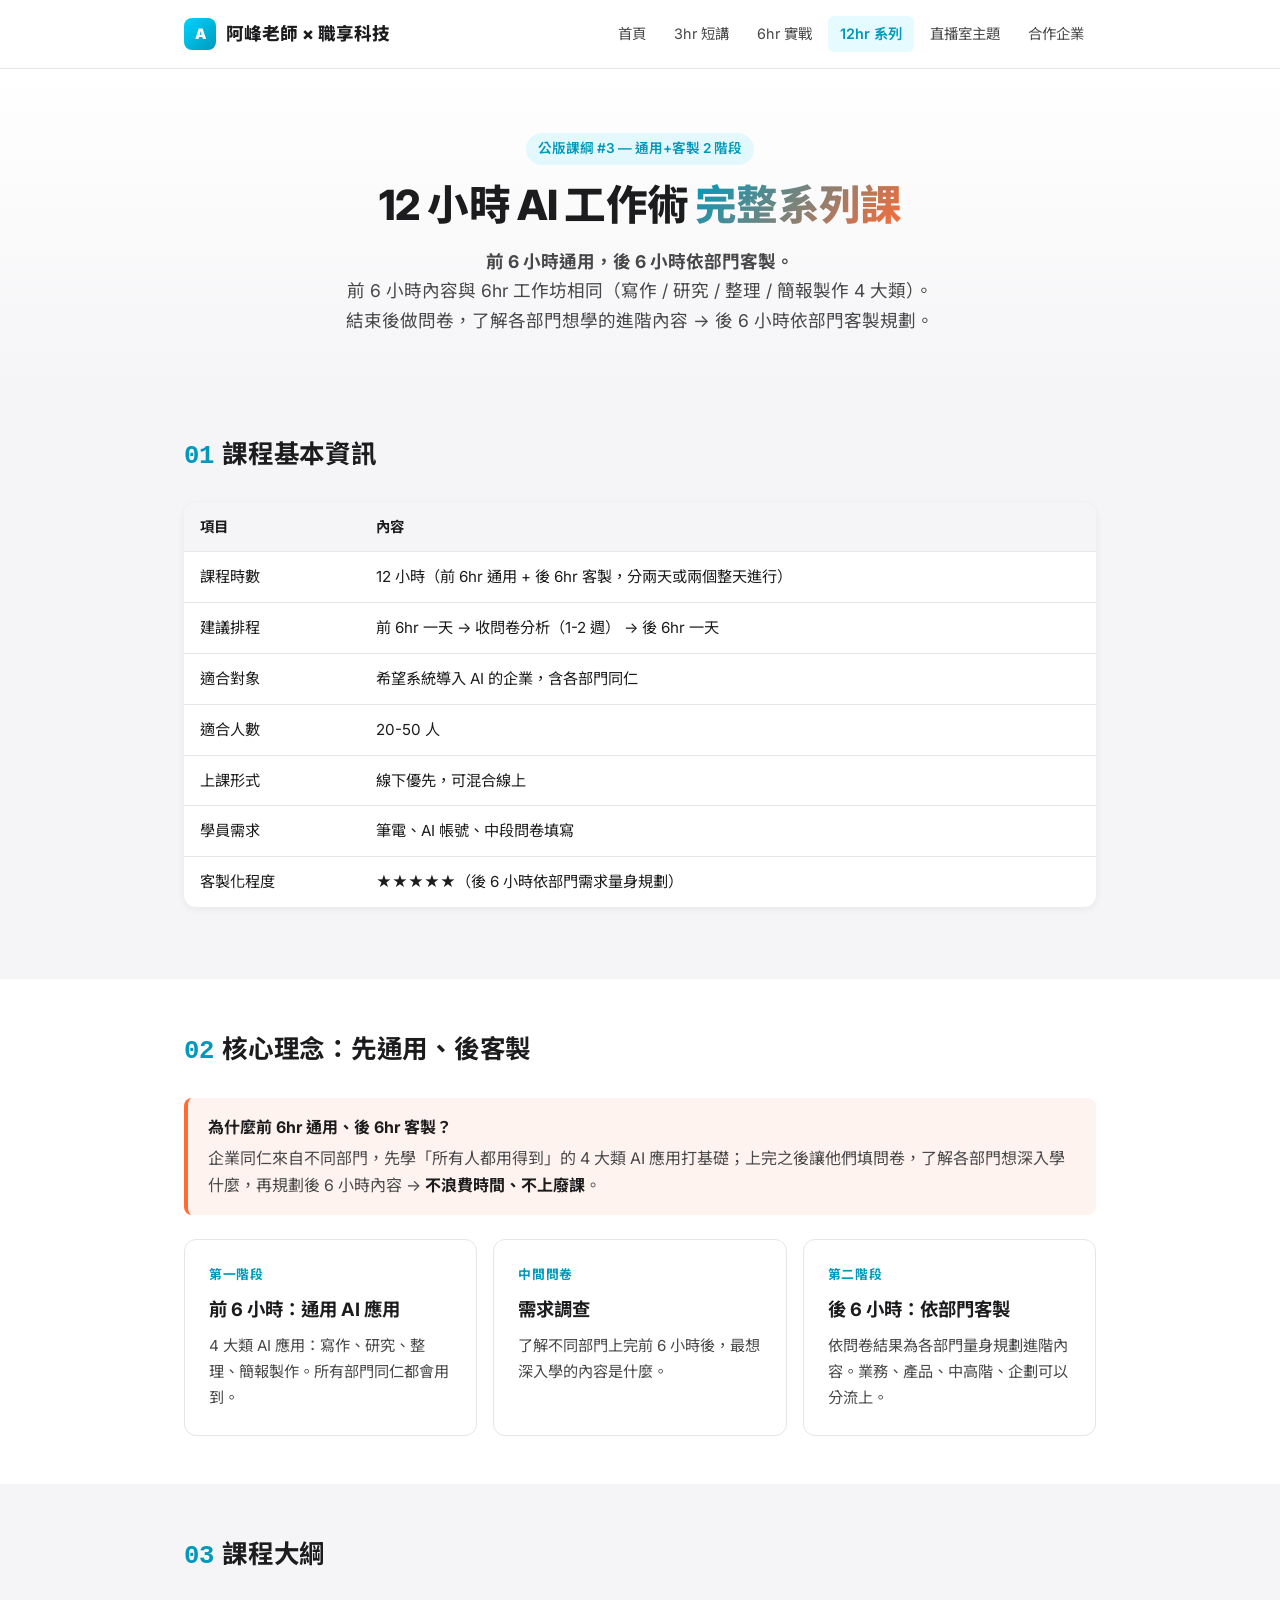
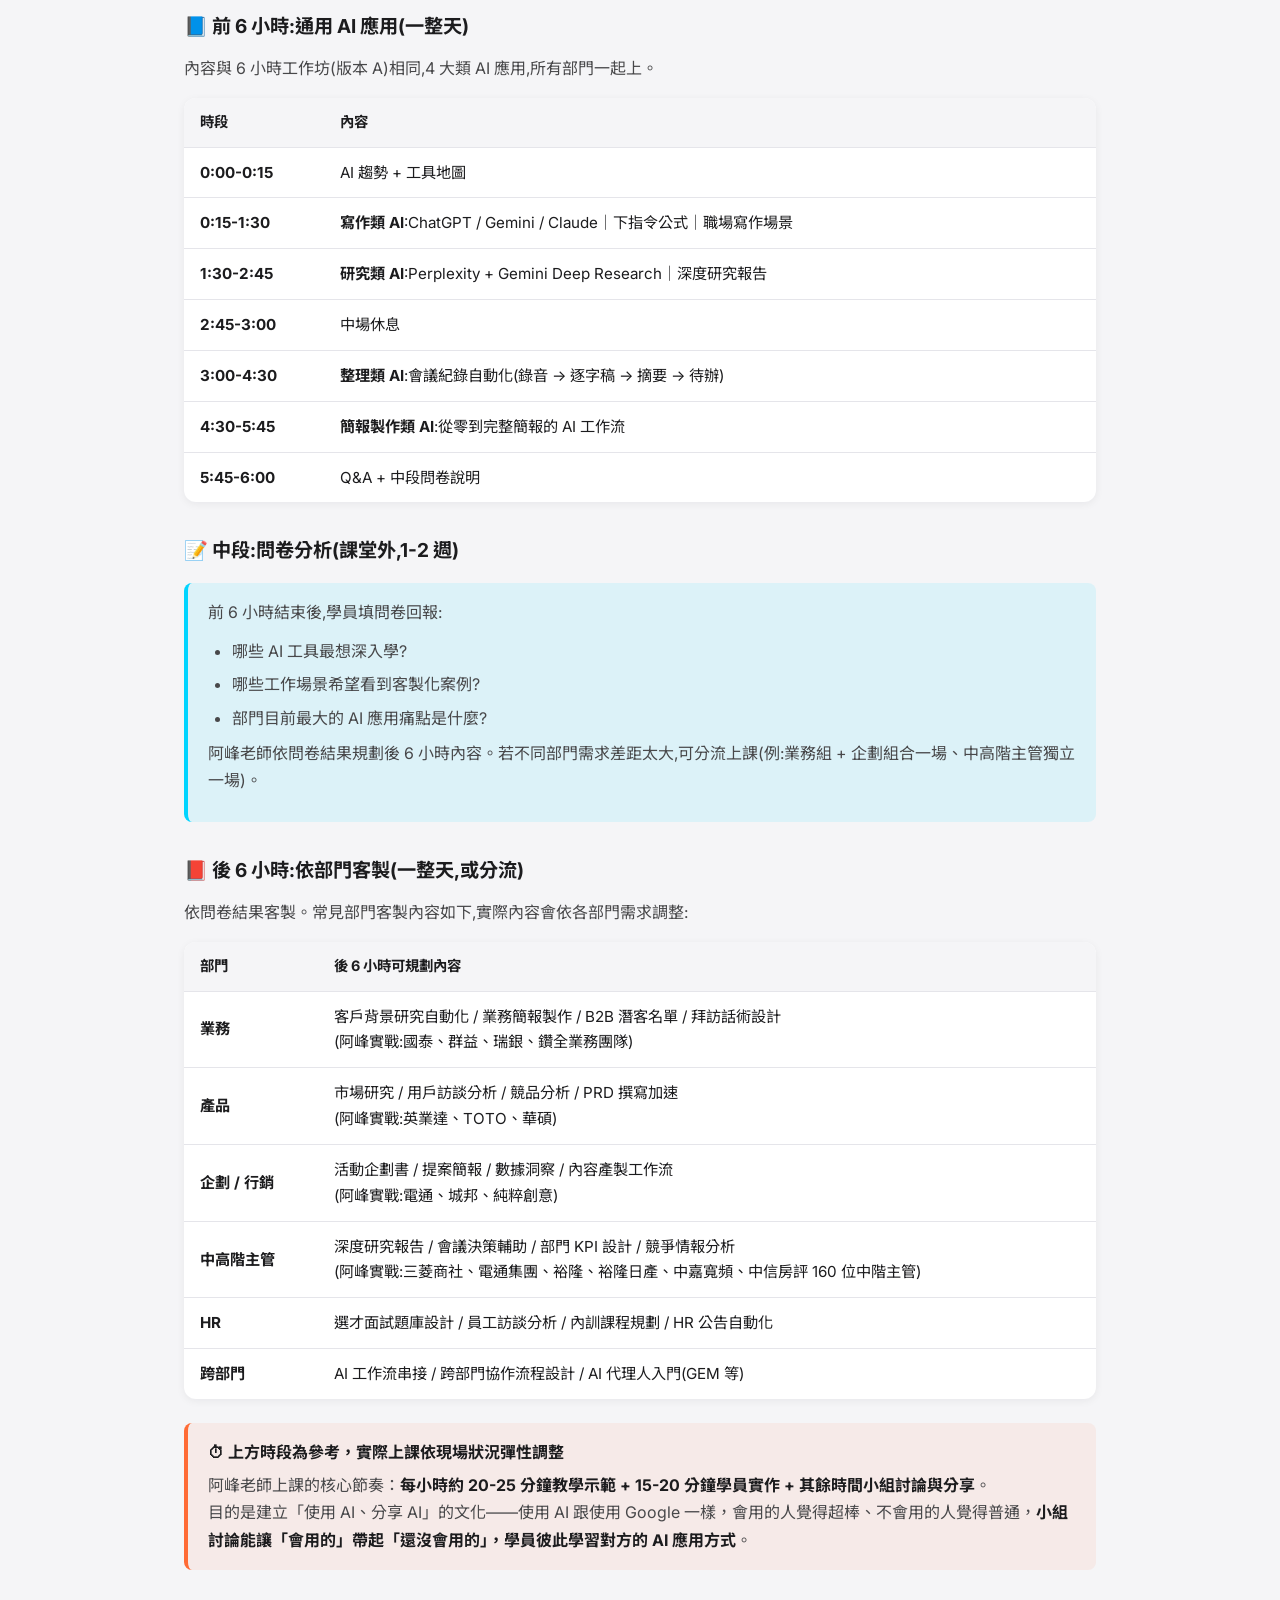
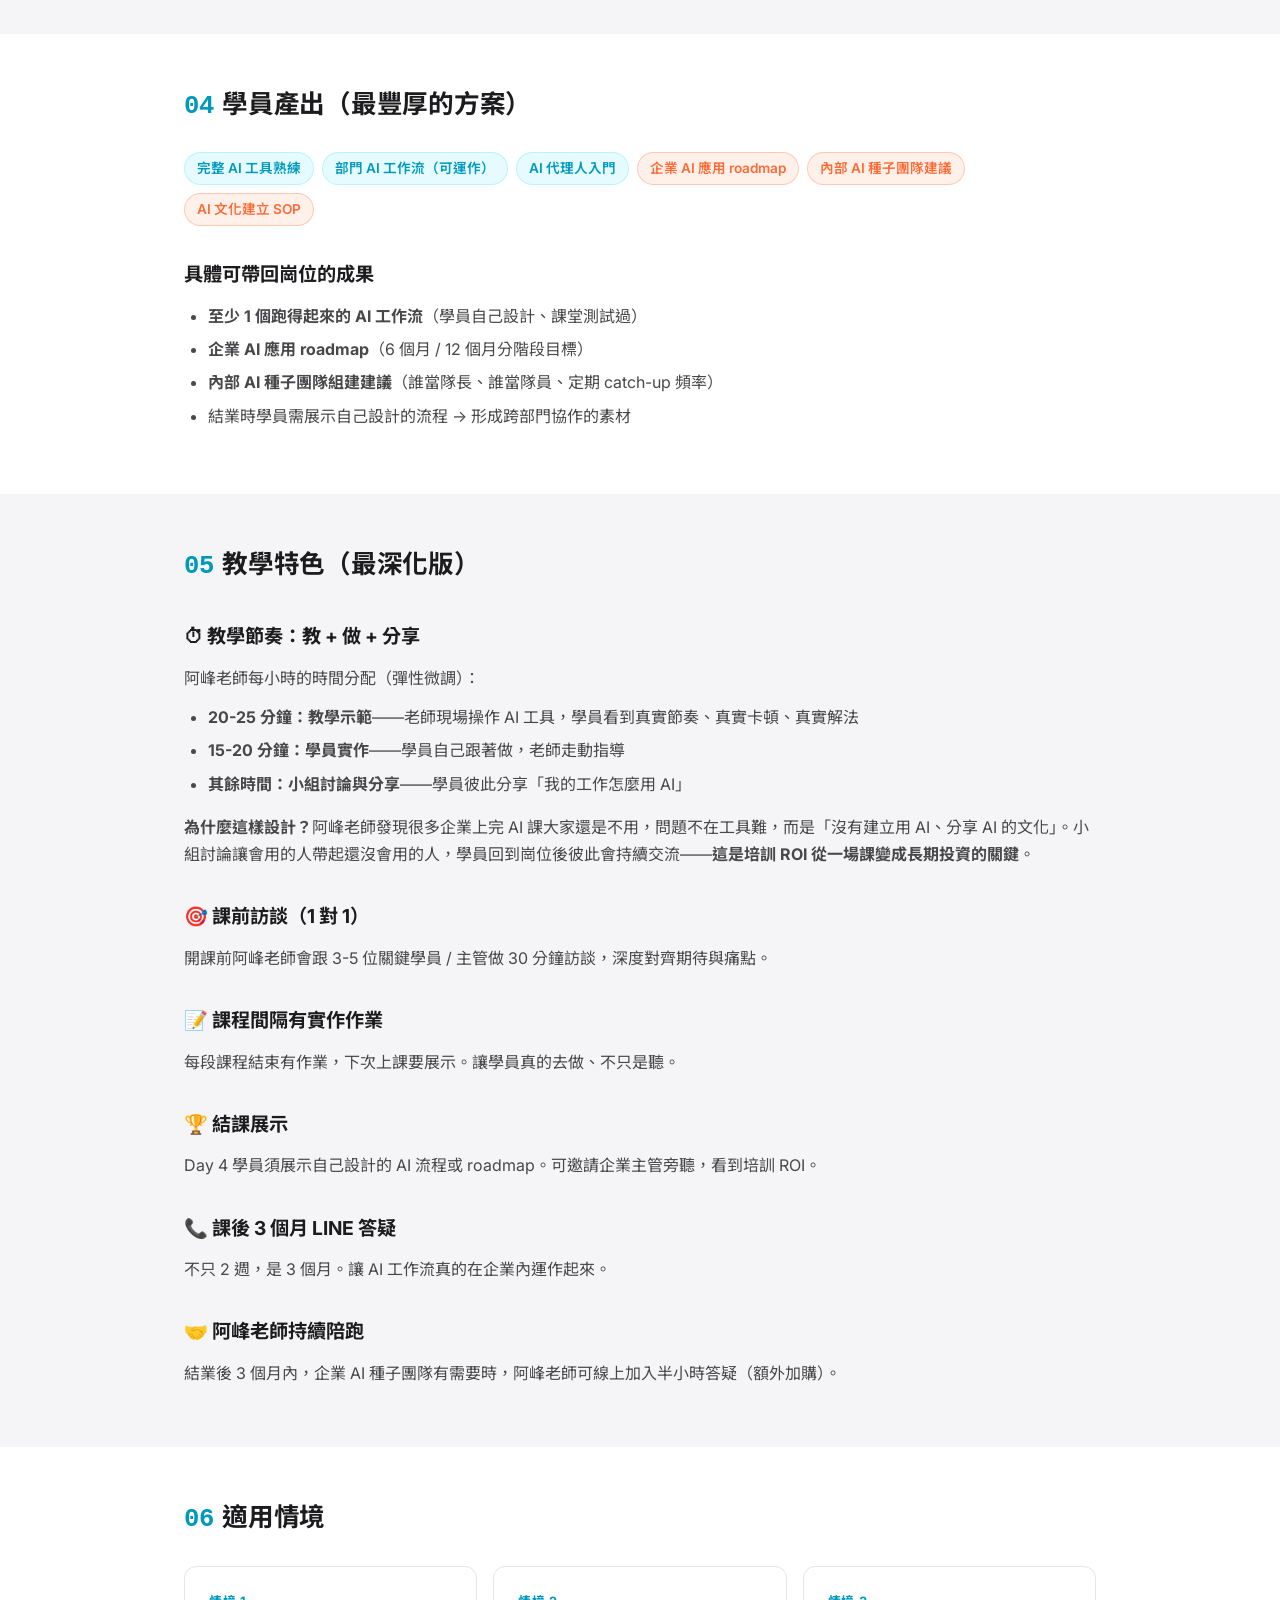
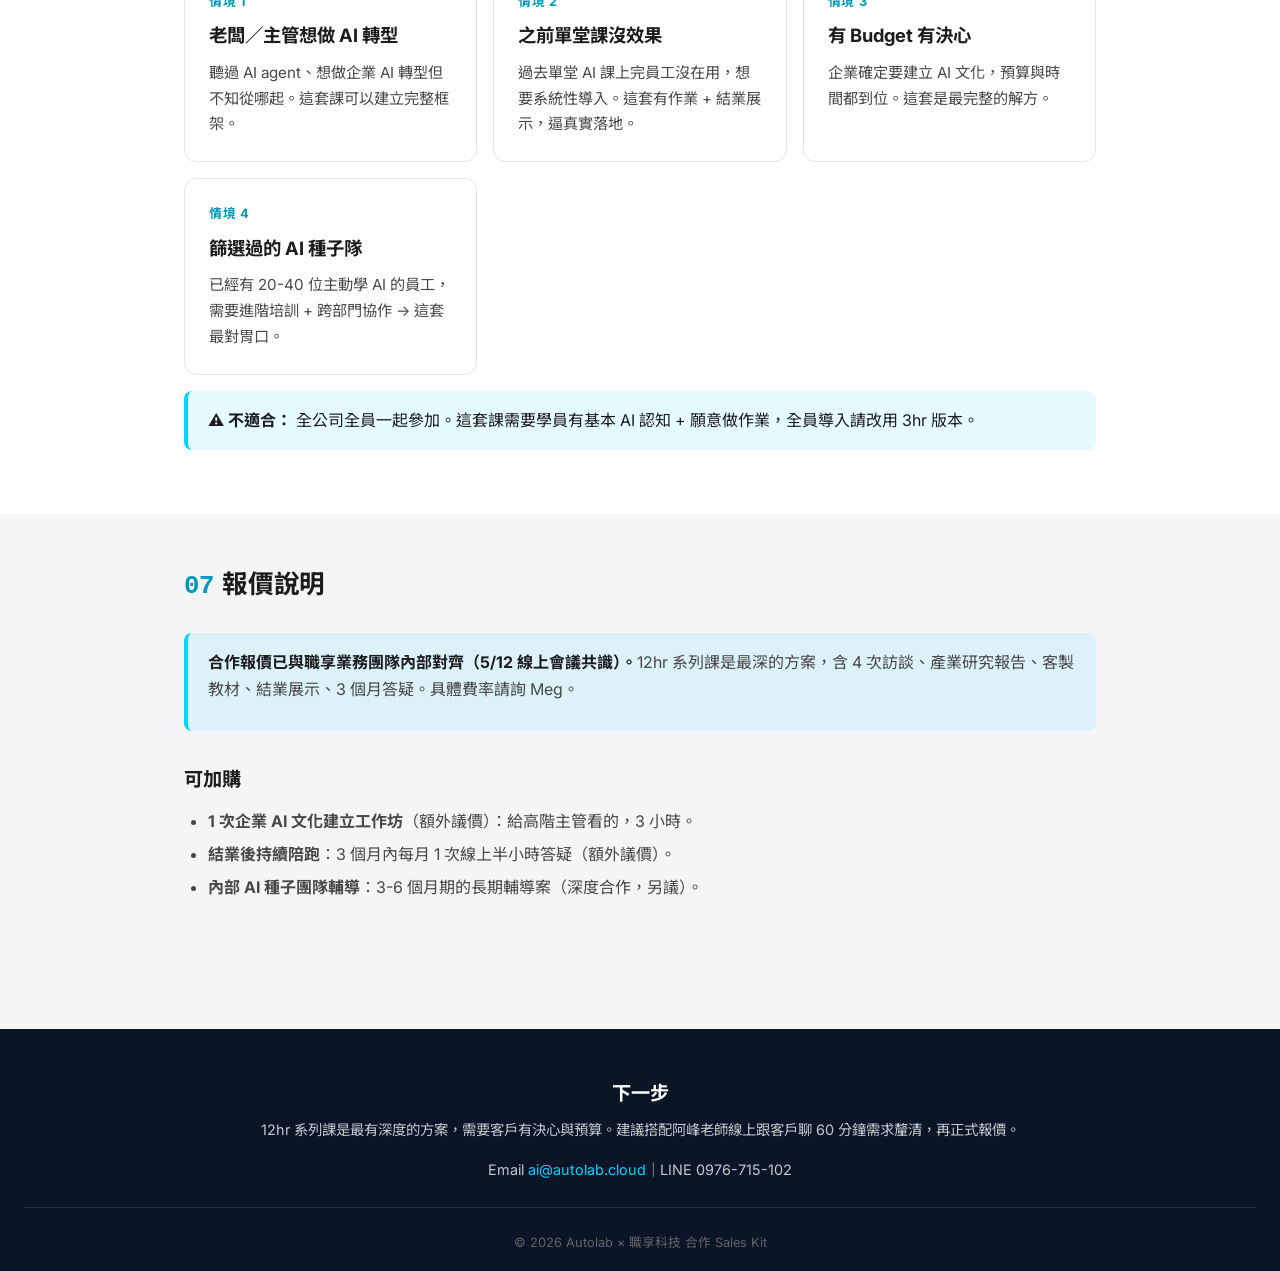
==== commit 8055efb7: "Add teaching rhythm + flexible time notice to course outlines 教學節奏特色(阿峰老師核心差異化): - 每小時:20-25 min 教學示" ====
--- a/12hr.html
+++ b/12hr.html
@@ -141,6 +141,10 @@
         <td>AI 工作流串接 / 跨部門協作流程設計 / AI 代理人入門(GEM 等)</td>
       </tr>
     </table>
+    <div class="box box-orange" style="margin-top: 24px;">
+      <strong>⏱ 上方時段為參考，實際上課依現場狀況彈性調整</strong>
+      <p style="margin: 6px 0 0 0;">阿峰老師上課的核心節奏：<strong>每小時約 20-25 分鐘教學示範 + 15-20 分鐘學員實作 + 其餘時間小組討論與分享</strong>。<br>目的是建立「使用 AI、分享 AI」的文化——使用 AI 跟使用 Google 一樣，會用的人覺得超棒、不會用的人覺得普通，<strong>小組討論能讓「會用的」帶起「還沒會用的」，學員彼此學習對方的 AI 應用方式</strong>。</p>
+    </div>
   </div>
 </section>
 
@@ -170,6 +174,15 @@
 <section class="section">
   <div class="container">
     <h2><span class="num">05</span>教學特色（最深化版）</h2>
+    <h3>⏱ 教學節奏：教 + 做 + 分享</h3>
+    <p>阿峰老師每小時的時間分配（彈性微調）：</p>
+    <ul>
+      <li><strong>20-25 分鐘：教學示範</strong>——老師現場操作 AI 工具，學員看到真實節奏、真實卡頓、真實解法</li>
+      <li><strong>15-20 分鐘：學員實作</strong>——學員自己跟著做，老師走動指導</li>
+      <li><strong>其餘時間：小組討論與分享</strong>——學員彼此分享「我的工作怎麼用 AI」</li>
+    </ul>
+    <p><strong>為什麼這樣設計？</strong>阿峰老師發現很多企業上完 AI 課大家還是不用，問題不在工具難，而是「沒有建立用 AI、分享 AI 的文化」。小組討論讓會用的人帶起還沒會用的人，學員回到崗位後彼此會持續交流——<strong>這是培訓 ROI 從一場課變成長期投資的關鍵</strong>。</p>
+
 
     <h3>🎯 課前訪談（1 對 1）</h3>
     <p>開課前阿峰老師會跟 3-5 位關鍵學員 / 主管做 30 分鐘訪談，深度對齊期待與痛點。</p>
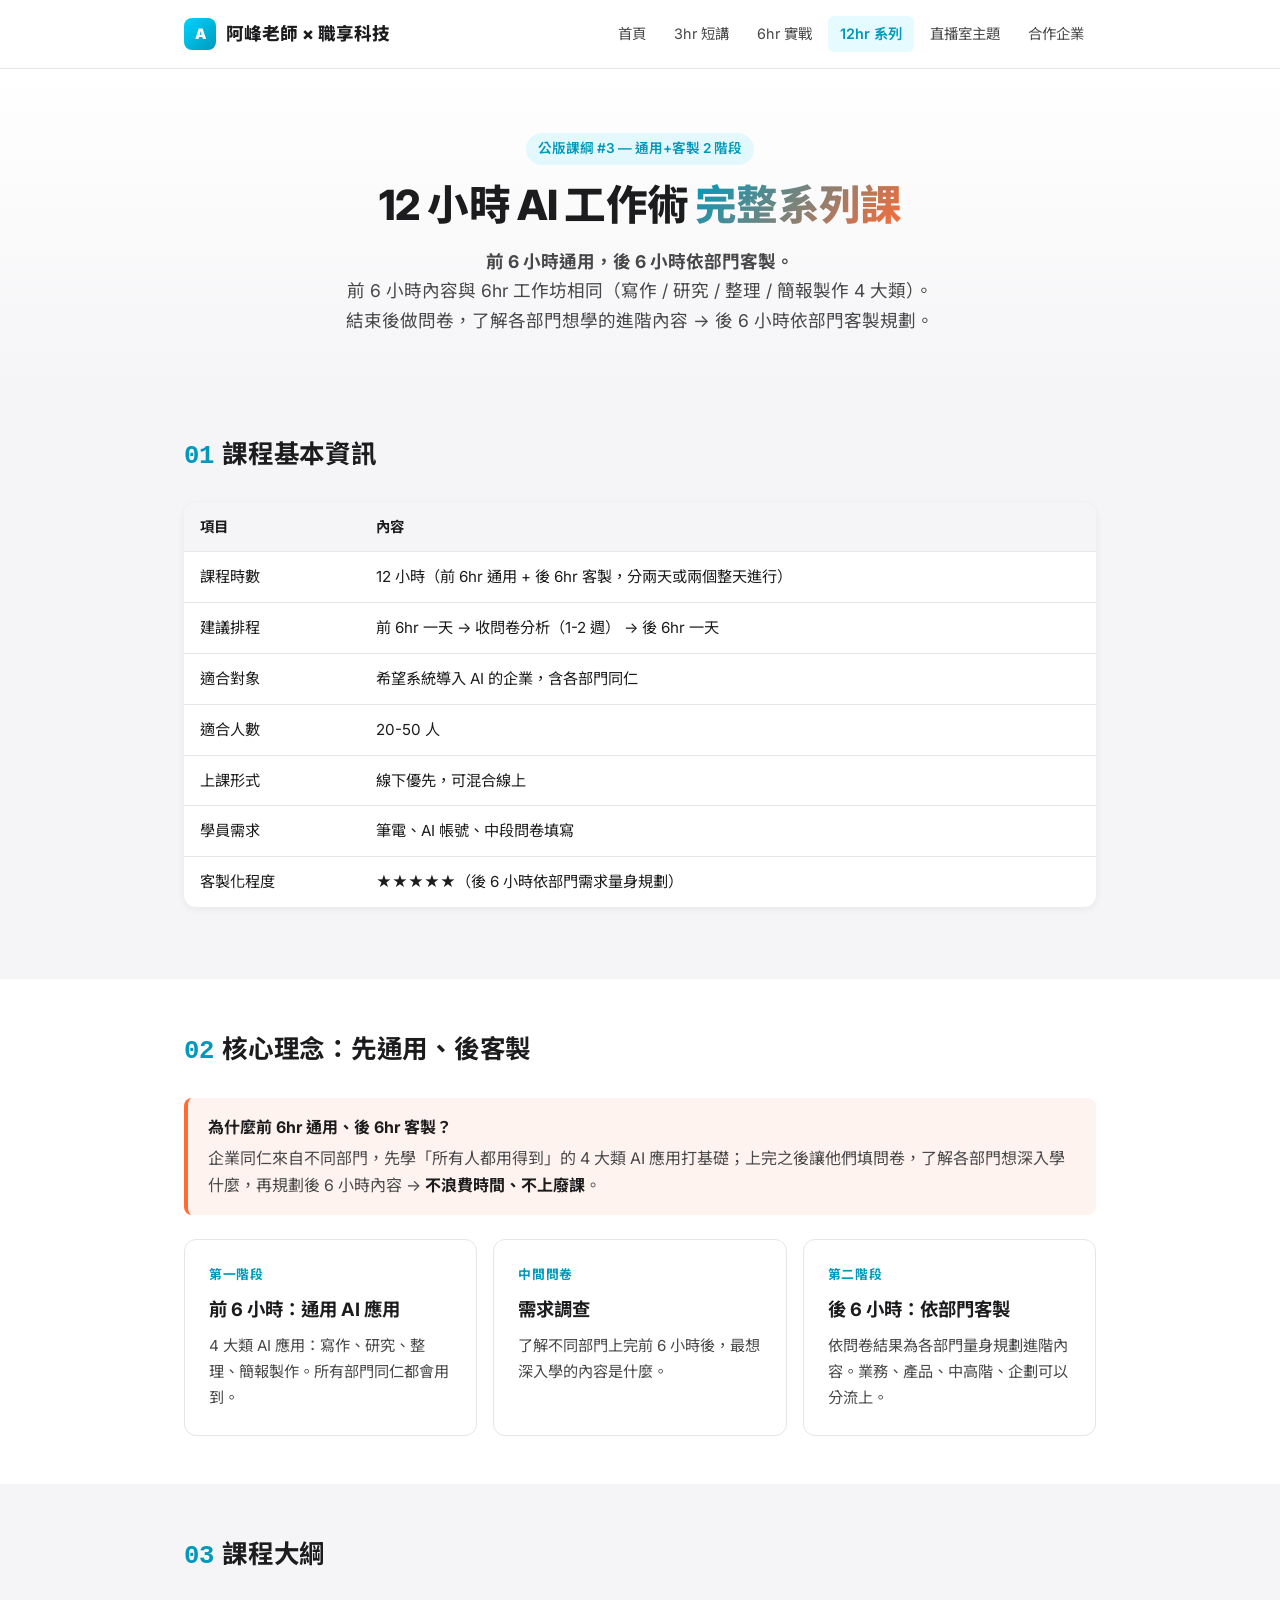
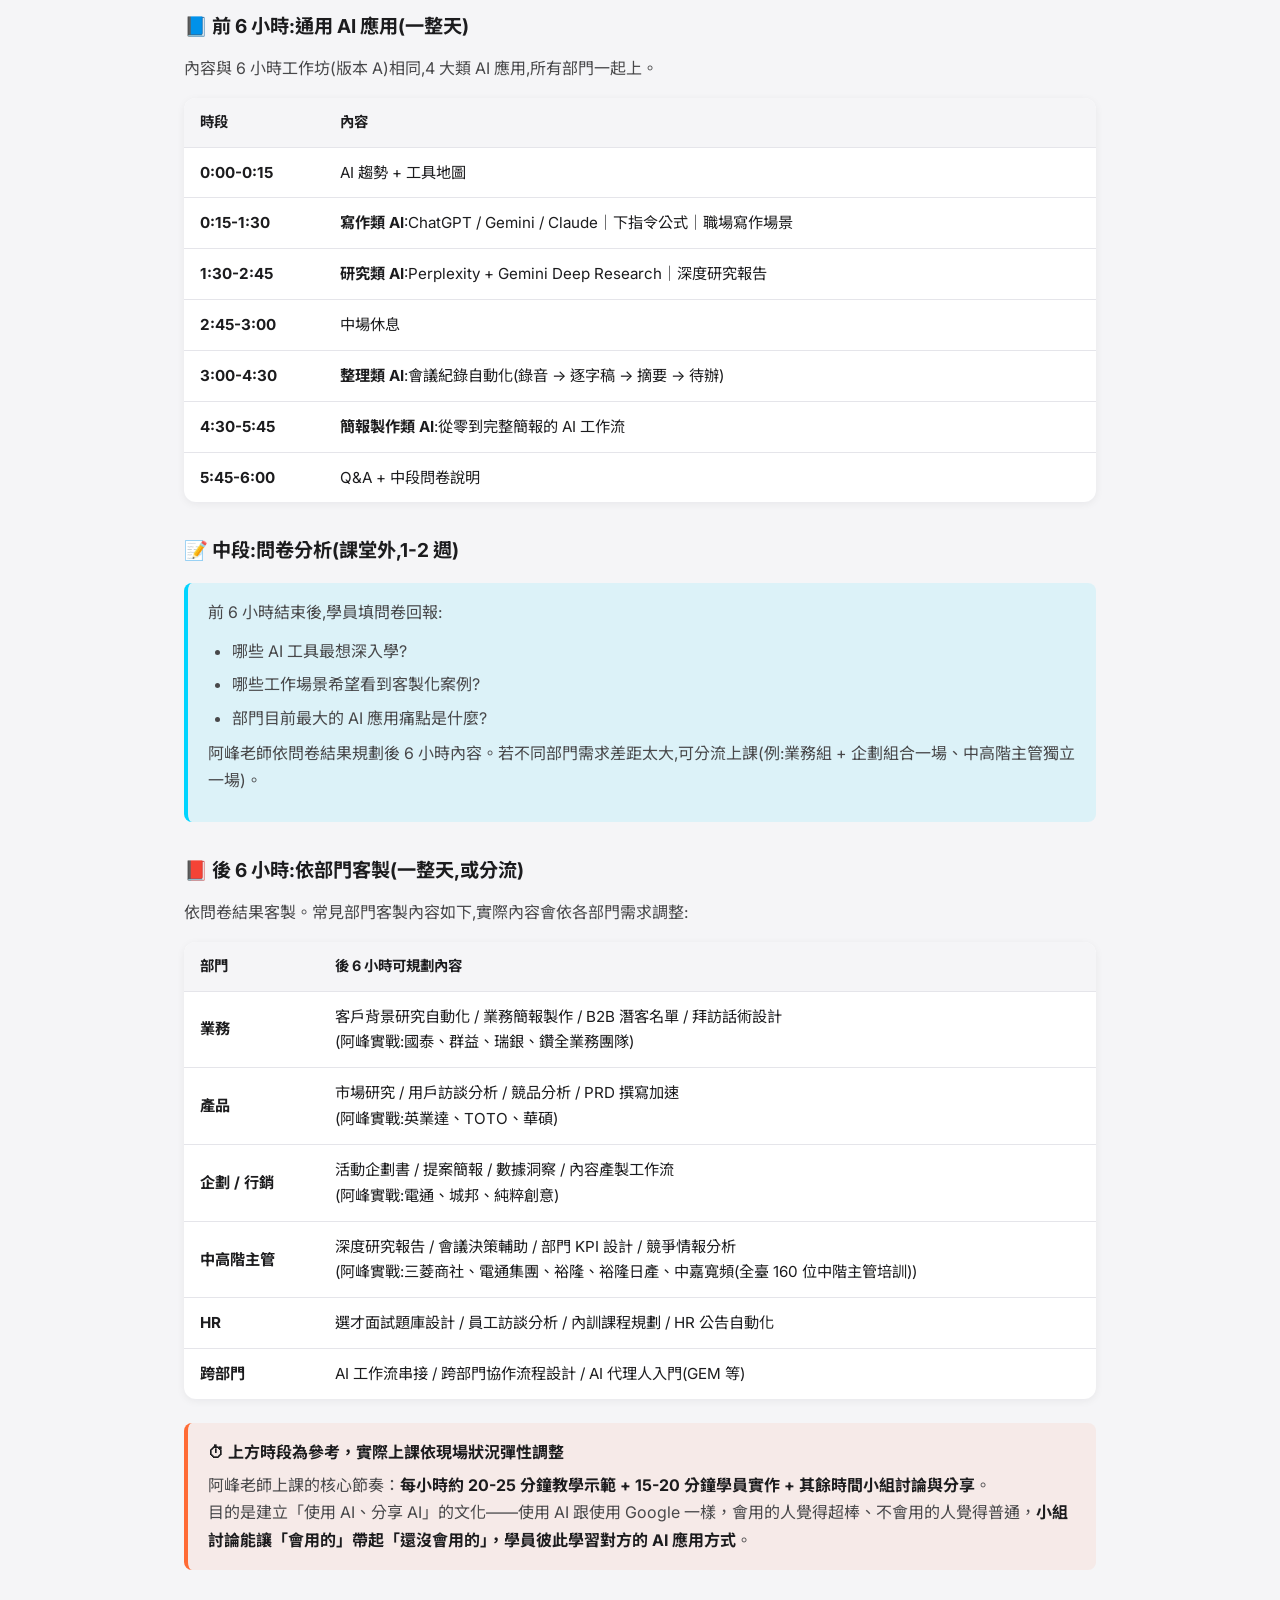
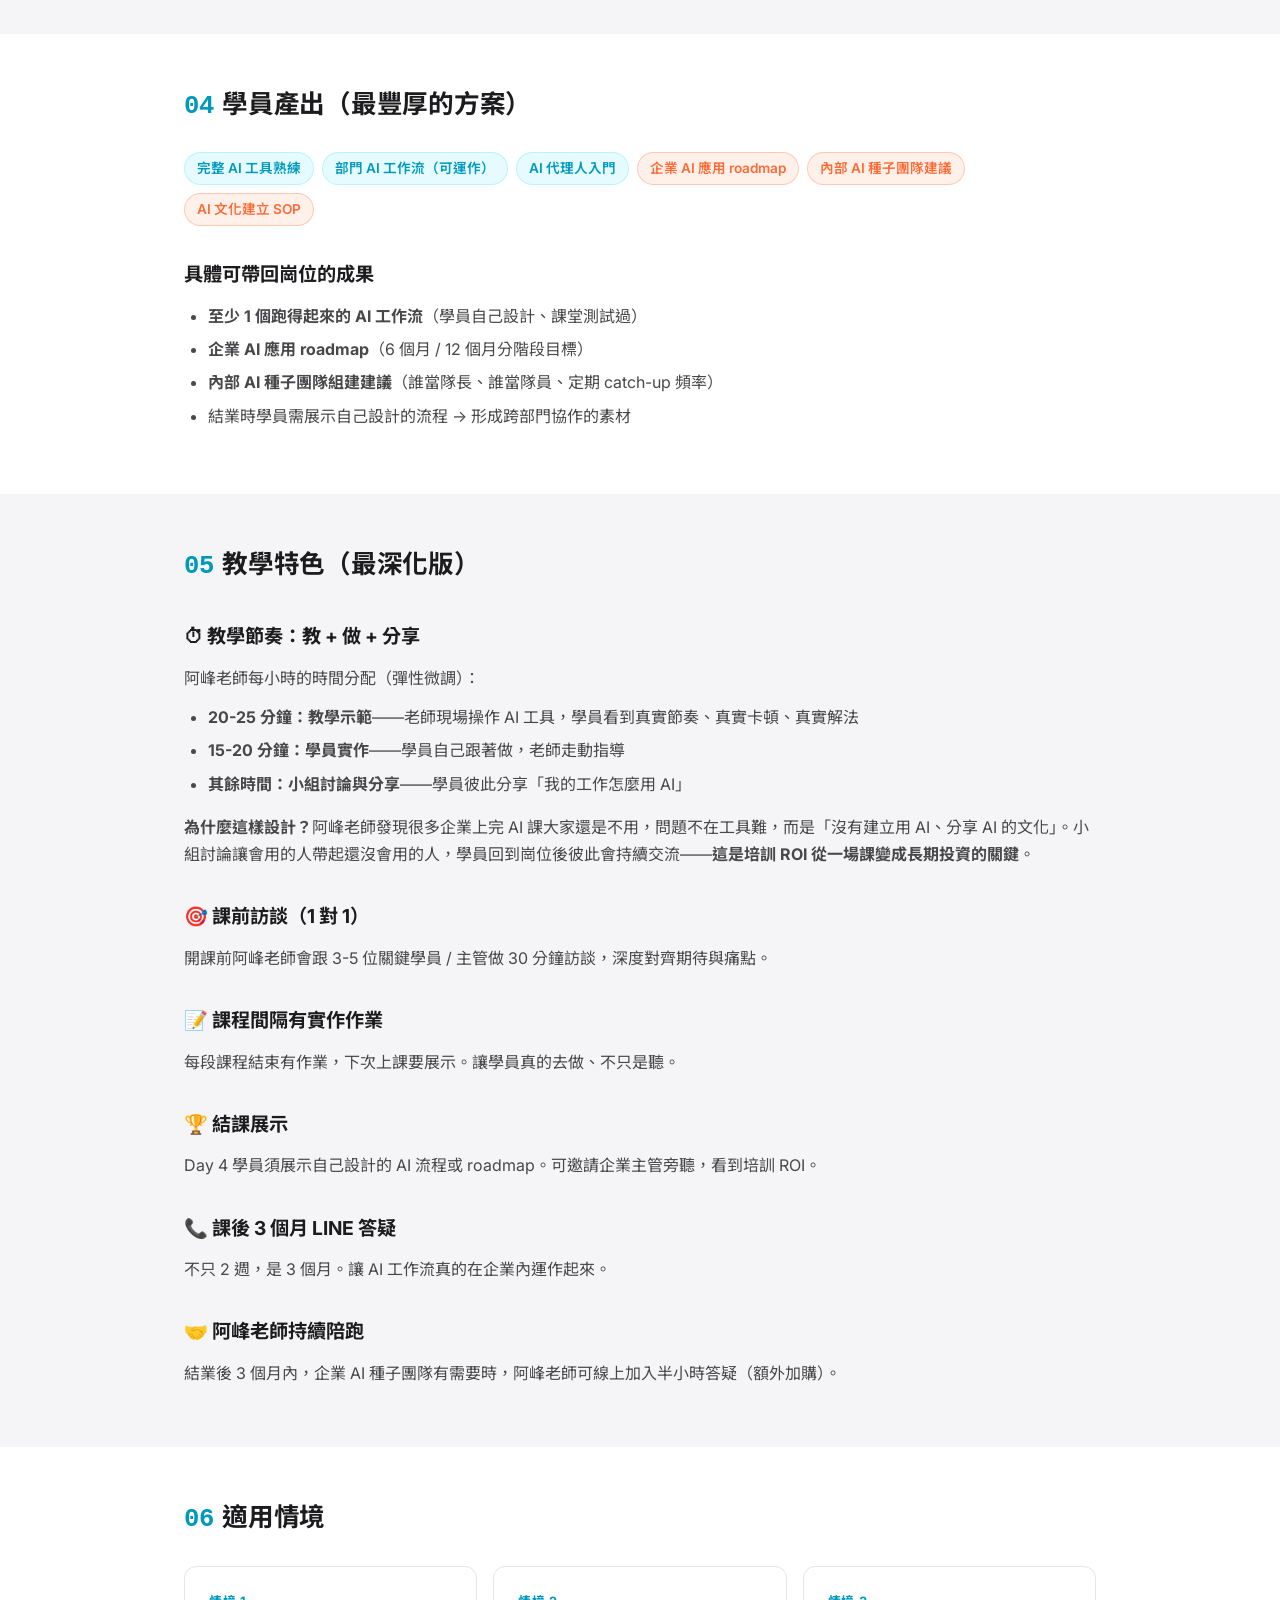
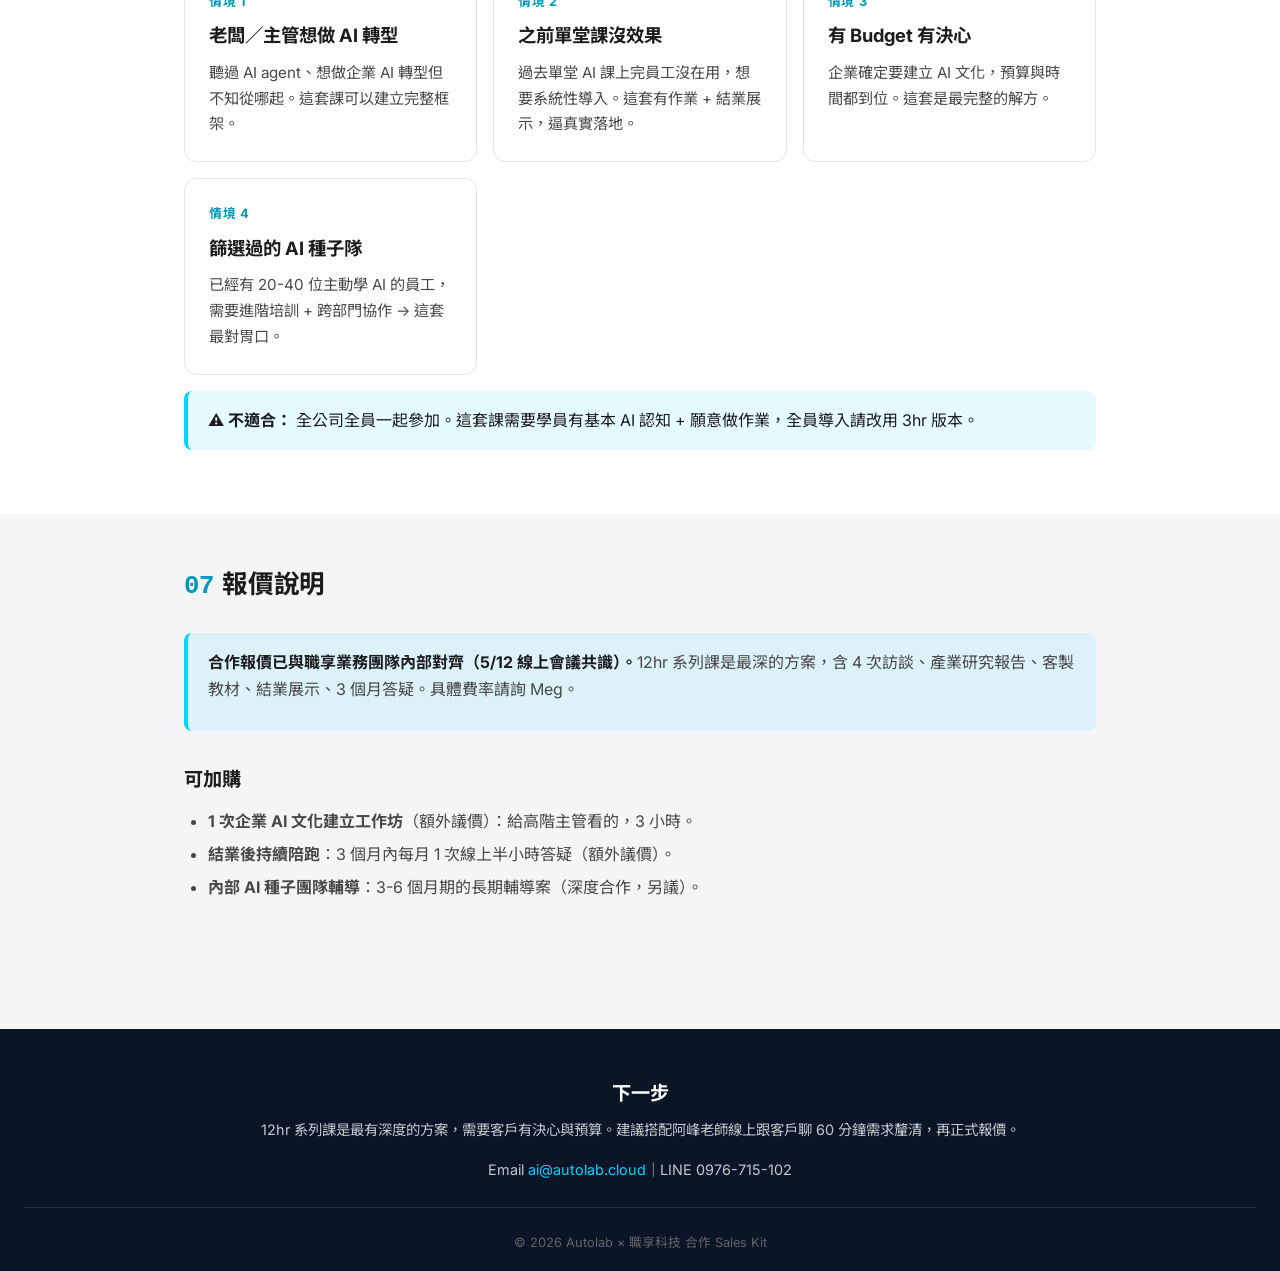
==== commit efba302d: "Fix: 中信房評 → 中嘉寬頻 (逐字稿誤聽修正) 5/12 會議錄音中阿峰老師提到「全臺 160 位中階主管全臺培訓」的單位是 中嘉寬頻 HomePlus,不是「中信房評」(不存在此單位)。  修" ====
--- a/12hr.html
+++ b/12hr.html
@@ -130,7 +130,7 @@
       </tr>
       <tr>
         <td><strong>中高階主管</strong></td>
-        <td>深度研究報告 / 會議決策輔助 / 部門 KPI 設計 / 競爭情報分析<br>(阿峰實戰:三菱商社、電通集團、裕隆、裕隆日產、中嘉寬頻、中信房評 160 位中階主管)</td>
+        <td>深度研究報告 / 會議決策輔助 / 部門 KPI 設計 / 競爭情報分析<br>(阿峰實戰:三菱商社、電通集團、裕隆、裕隆日產、中嘉寬頻(全臺 160 位中階主管培訓))</td>
       </tr>
       <tr>
         <td><strong>HR</strong></td>
